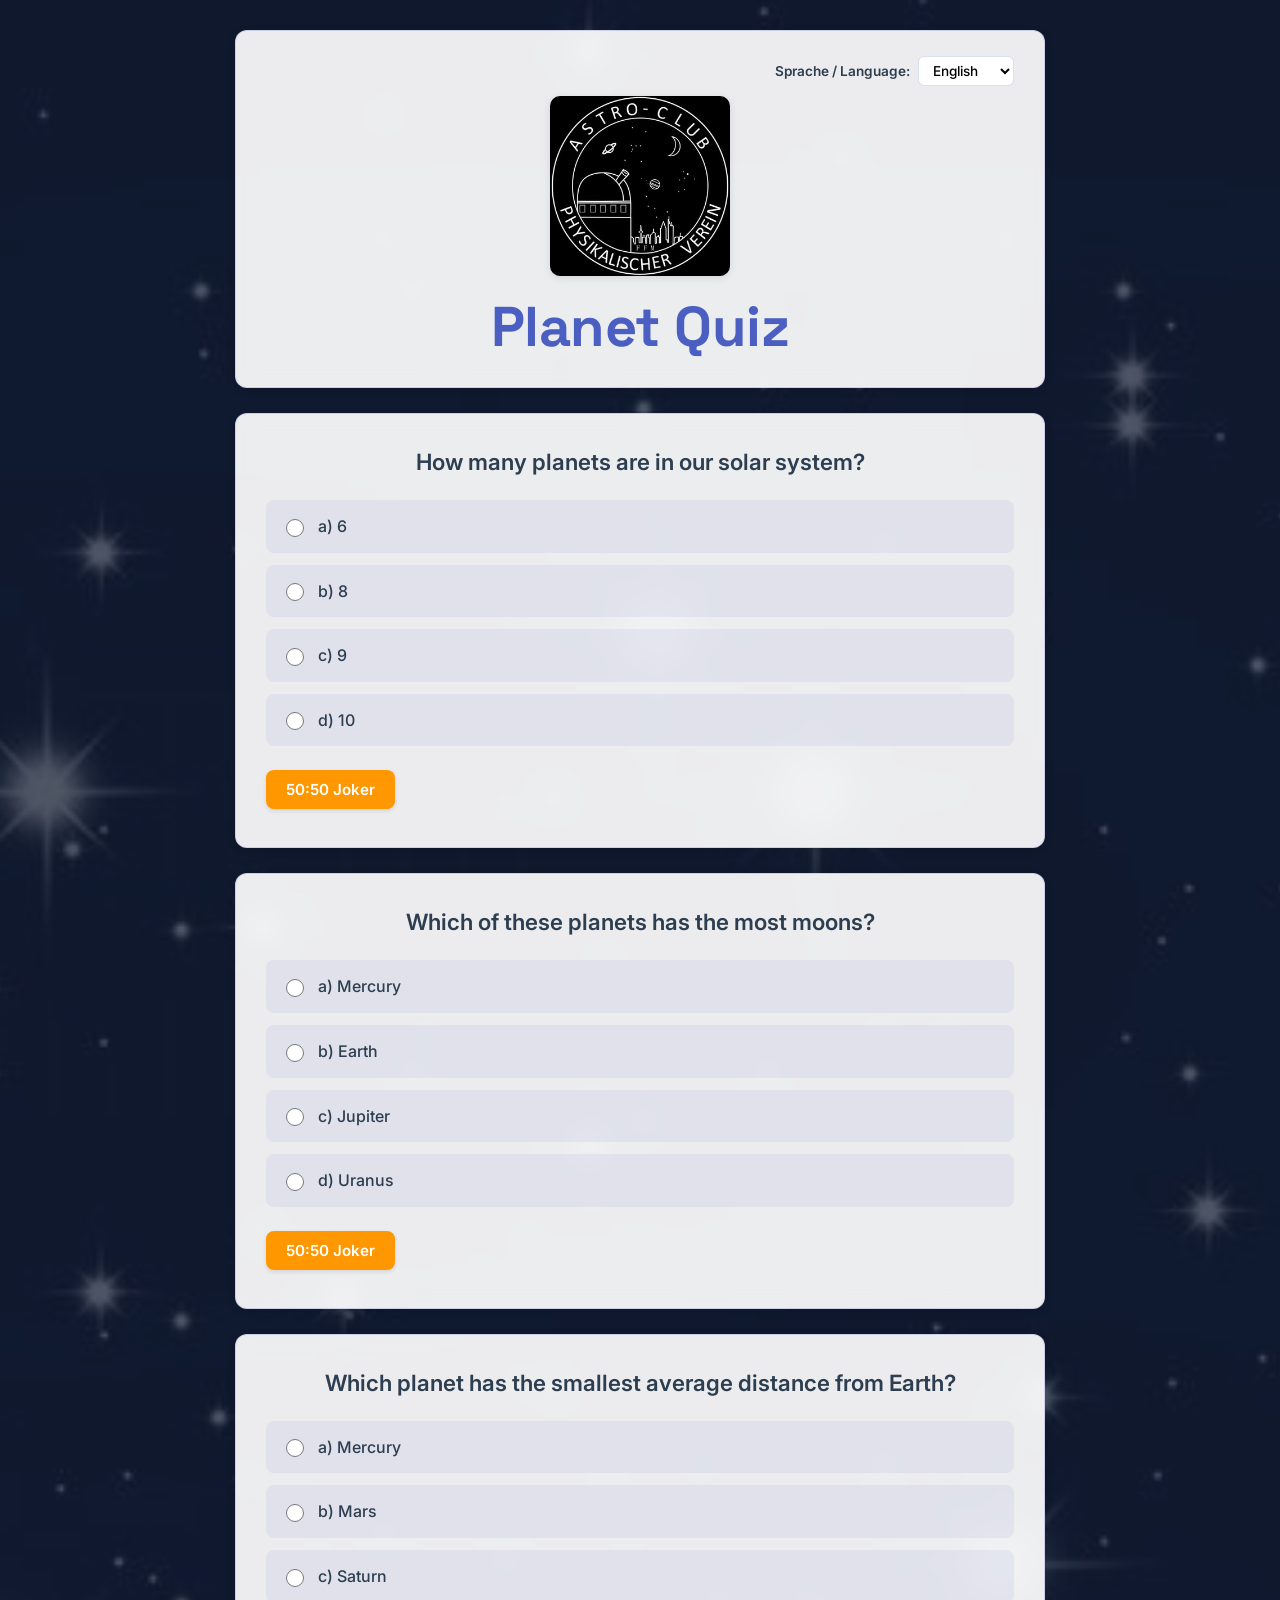
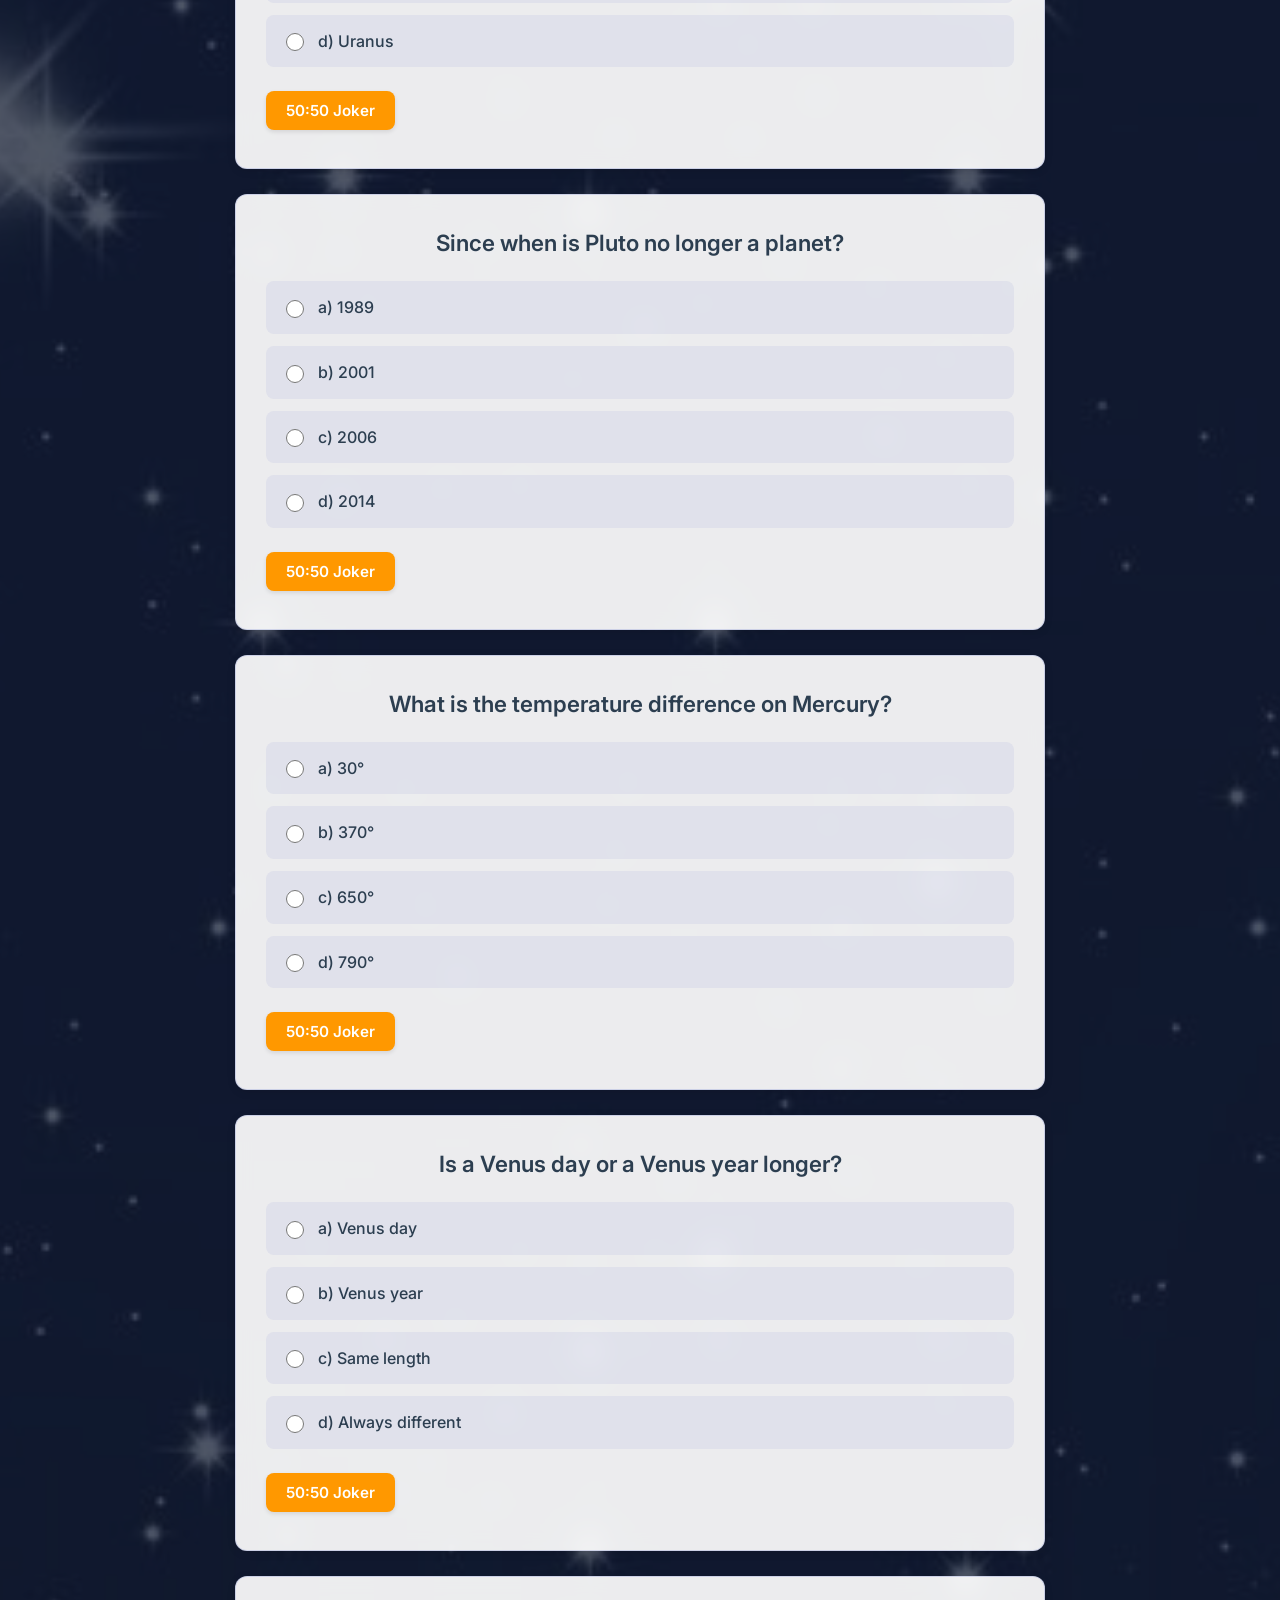
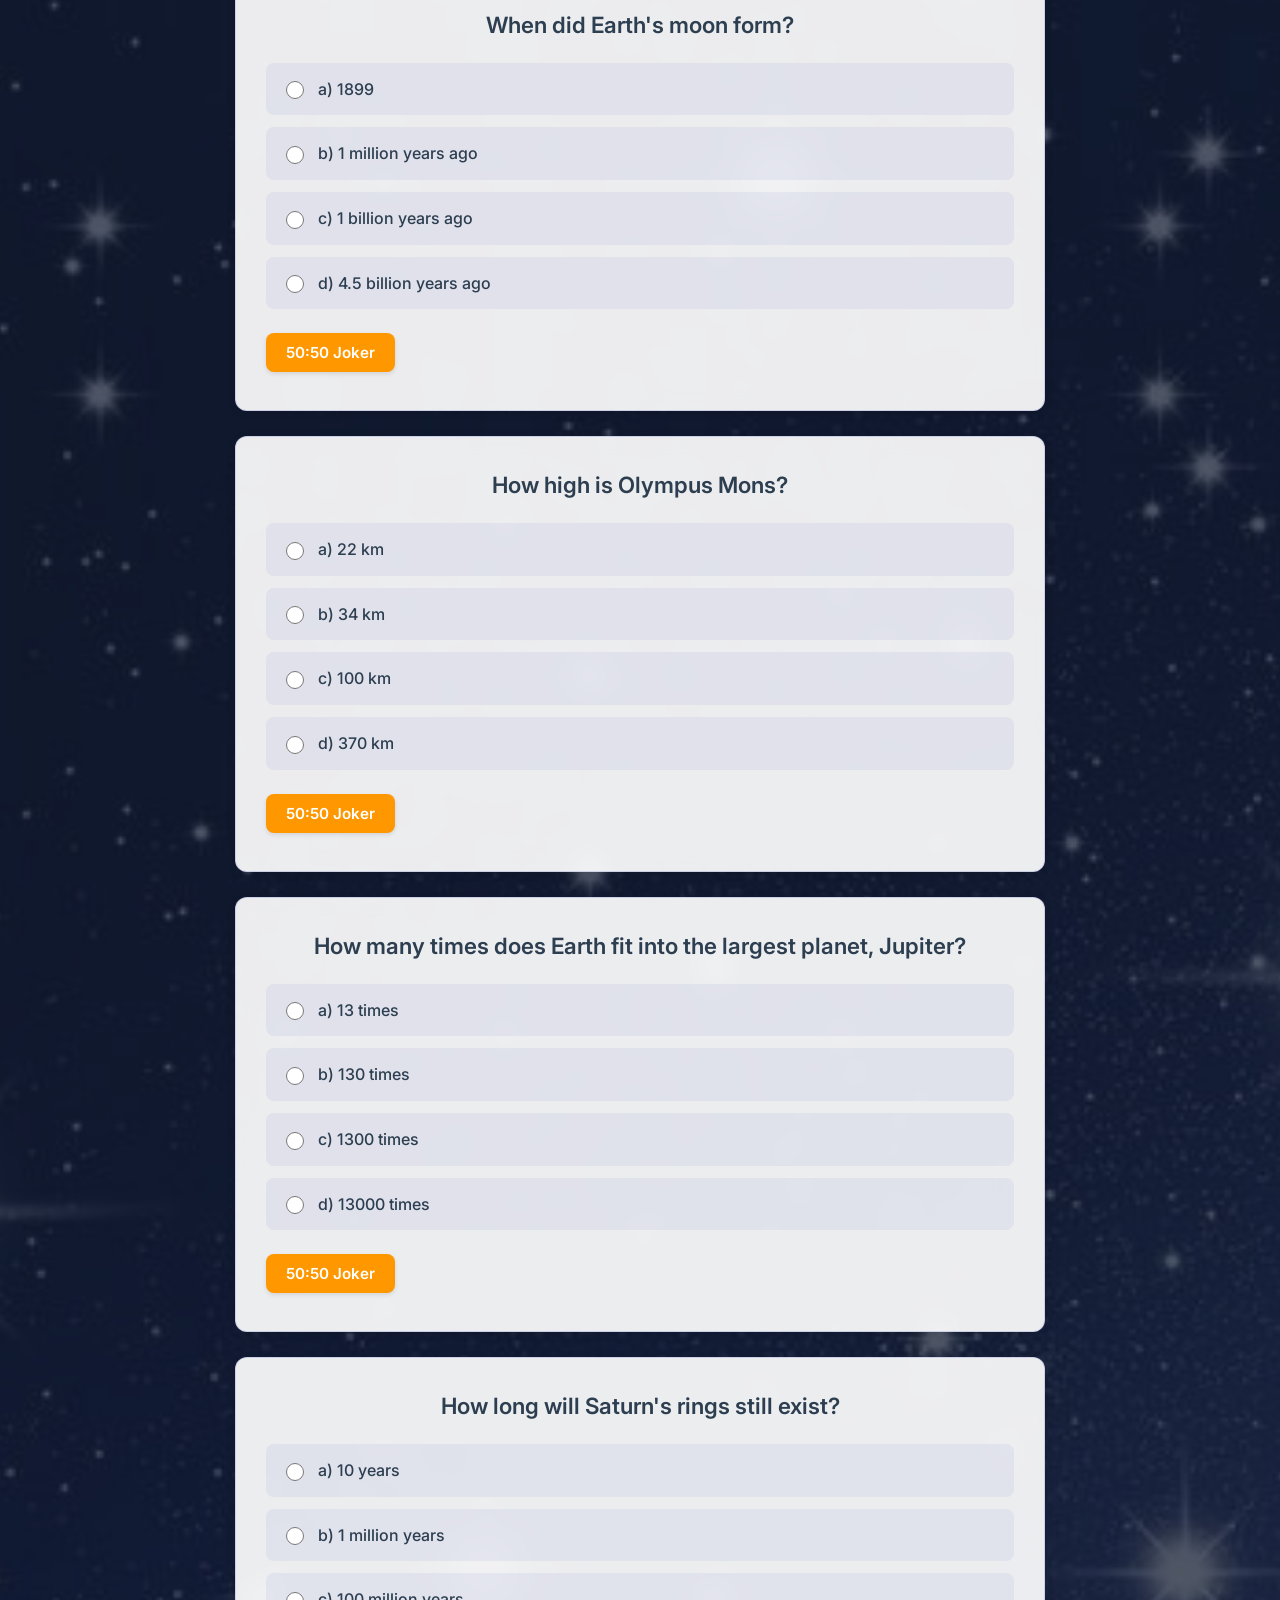
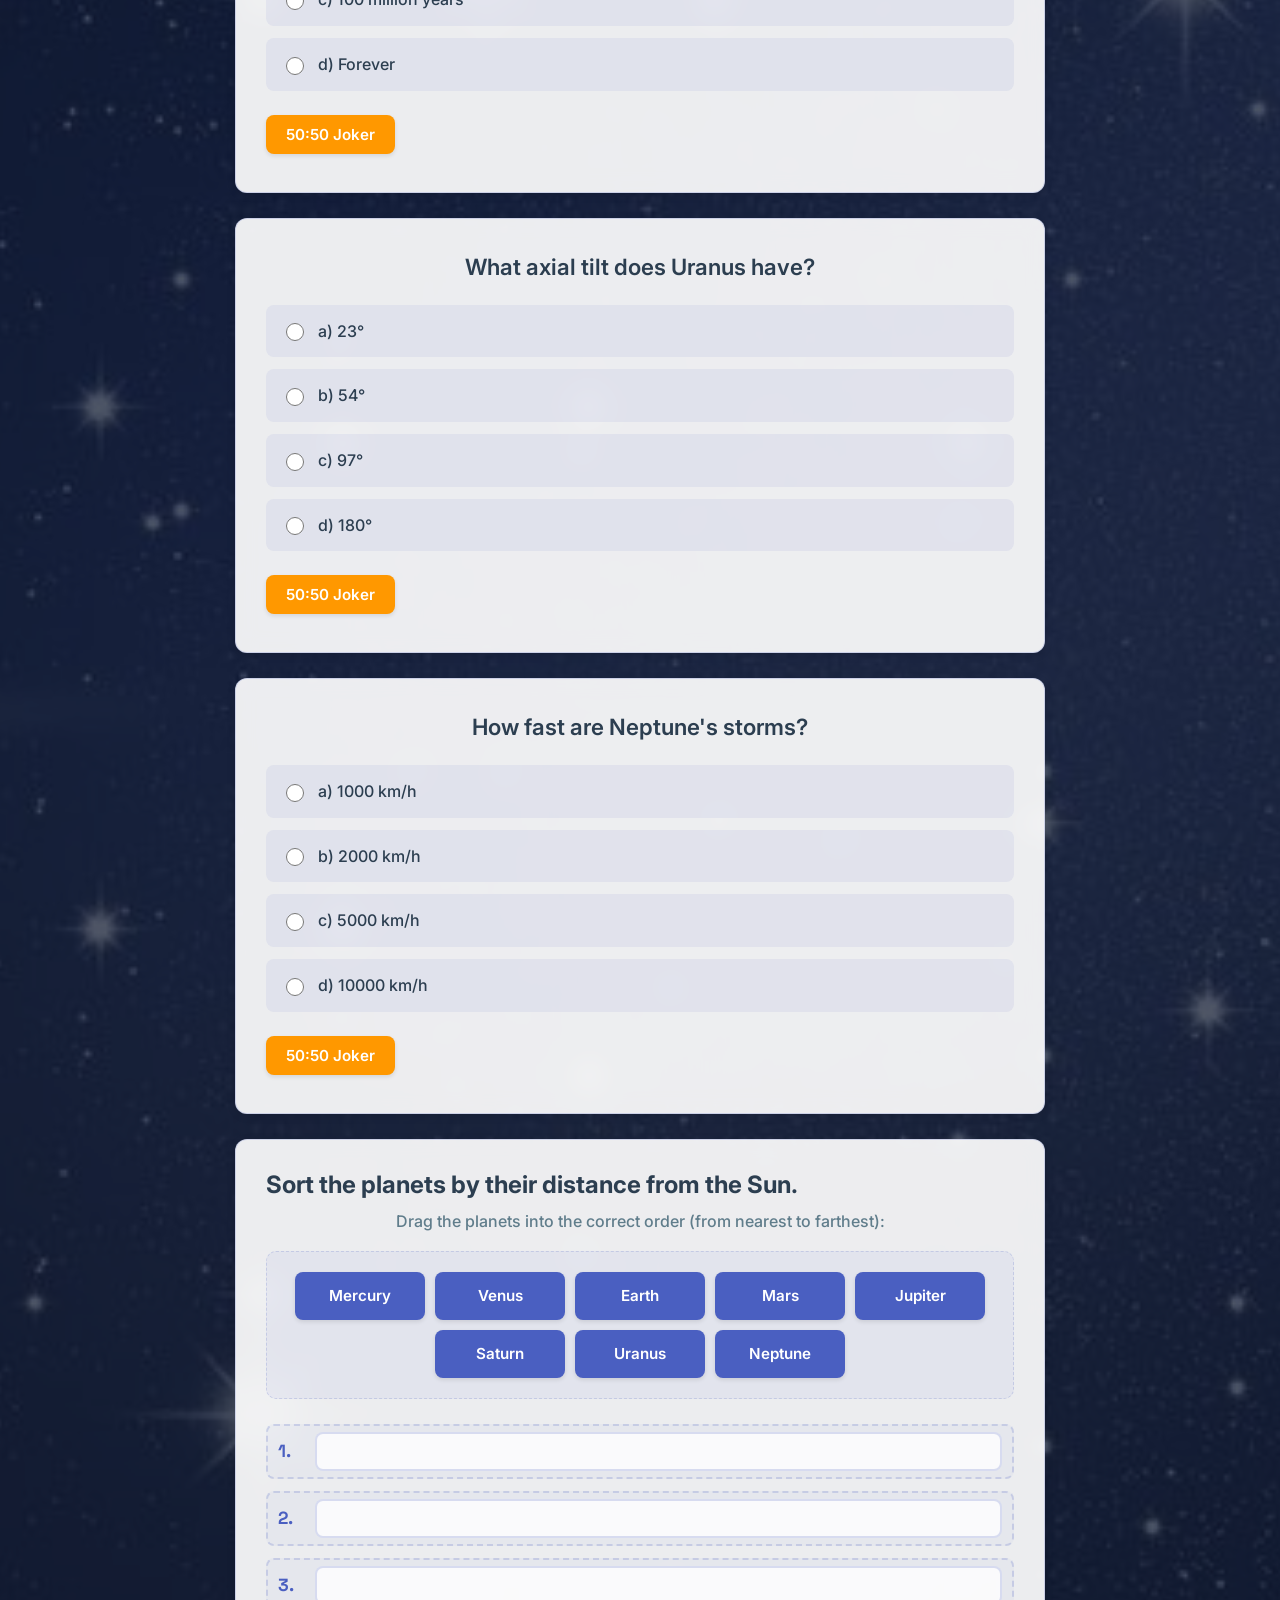
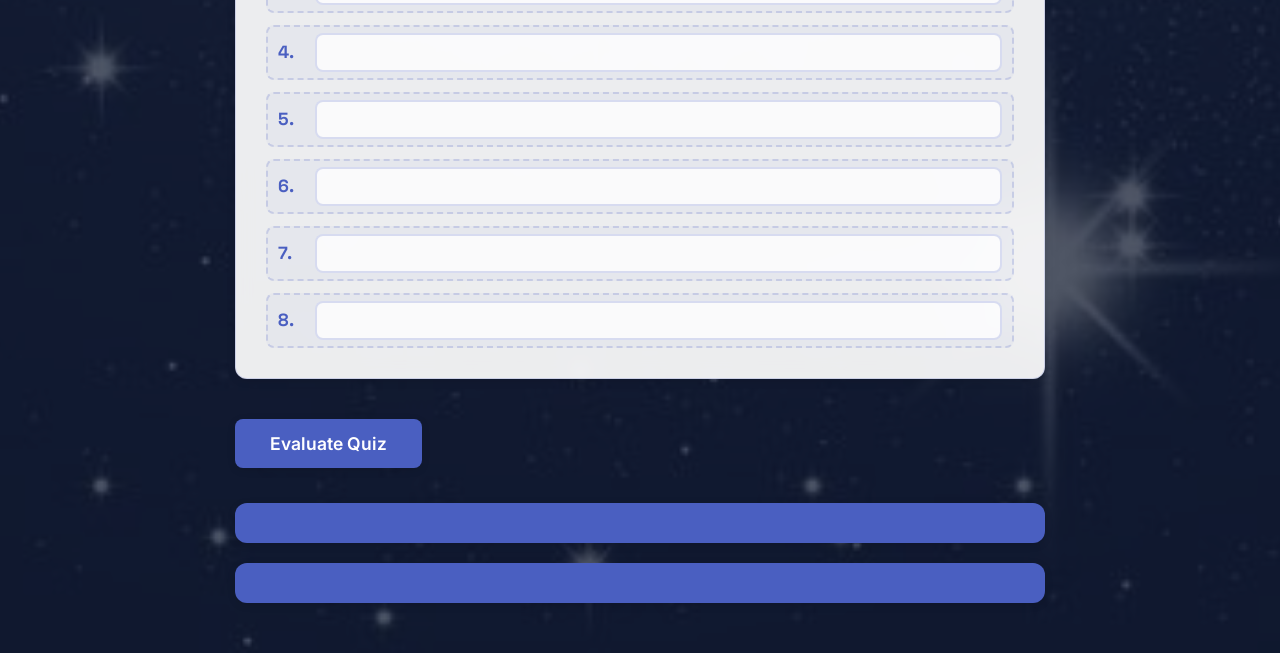
==== index.html @ 18d1a0bb "Update and rename Planetenquiz.html to index.html" ====
<!DOCTYPE html>
<html lang="de">
<head>
    <meta charset="UTF-8">
    <meta name="viewport" content="width=device-width, initial-scale=1.0">
    <title>Planeten-Quiz</title>
	<script src="Planetenquiz.js" defer></script>
	<link rel="stylesheet" href="Planetenquiz.css">
</head>
<body>
<div class="container">
    <div class="text-box header-box">
        <div class="lang-switch">
            <label for="langSelect">Sprache / Language:</label>
            <select id="langSelect" aria-label="Language selector">
                <option value="de">Deutsch</option>
                <option value="en">English</option>
            </select>
        </div>
        <img src="AstroClub_logo.jpg" alt="AstroClub Logo" class="logo">
        <h1 id="titleText">Planeten-Quiz</h1>
    </div>
    <form id="quizForm">
        <div id="quizContent"></div>
        <div id="dragDropContent"></div>
    <input type="button" id="evaluateBtn" class="action-button" value="Quiz auswerten" onclick="checkAnswers()">
    </form>
    <div id="result"></div>
    <div id="antwort"></div>
</div>
---- Planetenquiz.css ----
/* Importiere moderne Google Fonts */
@import url('https://fonts.googleapis.com/css2?family=Inter:wght@400;500;600;700&family=Space+Grotesk:wght@600;700&display=swap');

/* Schlichtere Variablen für minimalistisches Design */
:root {
    --primary-color: #4a5fc1;
    --primary-dark: #3a4ba1;
    --secondary-color: #6b7fd1;
    --accent-color: #5eb3f6;
    --success-color: #4caf50;
    --error-color: #ef5350;
    --warning-color: #ff9800;
    --text-light: #ffffff;
    --text-dark: #2c3e50;
    --text-gray: #607d8b;
    --bg-light: rgba(255, 255, 255, 0.92);
    --bg-hover: rgba(255, 255, 255, 0.98);
    --border-color: rgba(74, 95, 193, 0.2);
    --shadow: 0 2px 8px rgba(0, 0, 0, 0.1);
    --shadow-hover: 0 4px 12px rgba(0, 0, 0, 0.15);
    --border-radius: 12px;
    --transition: all 0.2s ease;
}

* {
    box-sizing: border-box;
    margin: 0;
    padding: 0;
}

body {
    background-image: url('hintergrund2.jpg');
    background-size: cover;
    background-repeat: repeat-y;
    background-position: center;
    /* Hintergrund soll mitscrollen: attachment fixed entfernt */
    background-attachment: scroll;
    margin: 0;
    padding: 0;
    font-family: 'Inter', sans-serif;
    color: var(--text-dark);
    min-height: 100vh;
    position: relative;
    overflow-x: hidden; /* Verhindert horizontales Scrollen durch Transform */
}

html, body {
    /* Smooth Scroll für sanfteres Navigieren */
    scroll-behavior: smooth;
    /* Verhindert weißes Overscroll/Glühen an Ober- und Unterkante, wo unterstützt */
    overscroll-behavior: none;
    /* Fallback-Hintergrundfarbe für Rubber-Band-Bereiche */
    background-color: #0f1a2a;
}

/* Einfaches Overlay */
body::before {
    content: '';
    /* Overlay soll sich ebenfalls bewegen, damit kein Parallax-Effekt entsteht */
    position: absolute;
    top: 0;
    left: 0;
    right: 0;
    bottom: 0;
    background: rgba(20, 30, 50, 0.75);
    pointer-events: none;
    z-index: 0;
}

/* Zweite Hintergrundhälfte: dasselbe Bild gespiegelt, fügt sich unten nahtlos an */
body::after {
    content: '';
    position: absolute;
    left: 0;
    right: 0;
    top: 100vh; /* Startet direkt nach der ersten Bildhöhe (Viewport-Höhe) */
    height: 100vh; /* Gleiche Höhe wie erste Hälfte */
    background-image: url('hintergrund2.jpg');
    background-size: cover;
    background-position: center;
    background-repeat: no-repeat;
    transform: scaleY(-1); /* Spiegelt das Bild vertikal */
    transform-origin: top; /* Spiegelung ab oberer Kante */
    z-index: -1; /* Hinter Overlay und Inhalt */
    pointer-events: none;
}

/* Hinweis: Um einen wirklich endlosen nahtlosen Loop zu bekommen, sollte ein zusammengesetztes Bild (Original + Flip) erstellt und als eine Datei mit repeat-y genutzt werden. Diese CSS-Lösung deckt zwei Bildschirmhöhen ab. */

.container {
    max-width: 850px;
    margin: 0 auto;
    padding: 30px 20px;
    position: relative;
    z-index: 1;
}

.text-box {
    background: var(--bg-light);
    backdrop-filter: blur(10px);
    padding: 30px;
    margin-bottom: 25px;
    border-radius: var(--border-radius);
    box-shadow: var(--shadow);
    transition: var(--transition);
    border: 1px solid var(--border-color);
}

.text-box:hover {
    box-shadow: var(--shadow-hover);
}

/* Header-Box mit Logo */
.header-box {
    text-align: center;
    padding: 25px 30px;
}

.lang-switch {
    display: flex;
    justify-content: flex-end;
    align-items: center;
    gap: 8px;
    margin-bottom: 10px;
    font-size: 0.85rem;
    font-weight: 600;
    color: var(--text-dark);
}

.lang-switch select {
    padding: 5px 10px;
    border-radius: 6px;
    border: 1px solid var(--border-color);
    background: var(--bg-hover);
    font-family: 'Inter', sans-serif;
    font-size: 0.85rem;
    font-weight: 500;
    cursor: pointer;
    transition: var(--transition);
}

.lang-switch select:hover {
    border-color: var(--primary-color);
    box-shadow: 0 0 0 3px rgba(74, 95, 193, 0.12);
}

.logo {
    max-width: 180px;
    height: auto;
    margin: 0 auto 15px;
    display: block;
    border-radius: 10px;
    box-shadow: var(--shadow);
}

.text-box h1 {
    margin: 10px 0 0 0;
    font-size: clamp(2rem, 6vw, 3.5rem);
    font-family: 'Space Grotesk', sans-serif;
    font-weight: 700;
    color: var(--primary-color);
    text-align: center;
    letter-spacing: -0.5px;
}

.question h2 {
    font-size: clamp(1.1rem, 2.5vw, 1.4rem);
    font-weight: 600;
    color: var(--text-dark);
    margin-bottom: 20px;
    text-align: center;
    line-height: 1.6;
}

.option {
    margin: 12px 0;
    padding: 14px 18px;
    border-radius: 8px;
    transition: var(--transition);
    cursor: pointer;
    background: rgba(74, 95, 193, 0.08);
    border: 2px solid transparent;
    font-size: 1rem;
    font-weight: 500;
    display: block;
    user-select: none;
}

.option:hover {
    background: rgba(74, 95, 193, 0.15);
    border-color: var(--primary-color);
}

.option input[type="radio"] {
    margin-right: 10px;
    cursor: pointer;
    width: 18px;
    height: 18px;
    accent-color: var(--primary-color);
    vertical-align: middle;
}

.option:has(input[type="radio"]:checked) {
    background: rgba(74, 95, 193, 0.2);
    border-color: var(--primary-color);
    font-weight: 600;
}

/* Input Felder */
input[type="text"] {
    width: 100%;
    padding: 12px 15px;
    margin: 8px 0;
    border: 2px solid var(--border-color);
    border-radius: 8px;
    font-size: 1rem;
    font-family: 'Inter', sans-serif;
    font-weight: 500;
    transition: var(--transition);
    background: rgba(255, 255, 255, 0.95);
    color: var(--text-dark);
}

input[type="text"]:focus {
    outline: none;
    border-color: var(--primary-color);
    box-shadow: 0 0 0 3px rgba(74, 95, 193, 0.1);
}

/* Drag & Drop Planeten-Sortierung */
.instruction {
    font-size: 1rem;
    color: var(--text-gray);
    margin: 12px 0 20px;
    text-align: center;
    font-weight: 500;
}

.planet-buttons-container {
    display: flex;
    flex-wrap: wrap;
    gap: 10px;
    justify-content: center;
    padding: 20px;
    background: rgba(74, 95, 193, 0.06);
    border-radius: 10px;
    margin-bottom: 25px;
    min-height: 100px;
    border: 1px dashed var(--border-color);
}

.planet-button {
    background: var(--primary-color);
    border: none;
    color: var(--text-light);
    /* Einheitliche Größe für alle Drag-Elemente */
    width: 130px;
    height: 48px;
    padding: 0 10px; /* Innenabstand horizontal, vertikal über height geregelt */
    font-size: 0.95rem;
    font-weight: 600;
    font-family: 'Inter', sans-serif;
    border-radius: 8px;
    cursor: grab;
    transition: var(--transition);
    box-shadow: 0 2px 4px rgba(0, 0, 0, 0.1);
    user-select: none;
    display: flex;
    align-items: center;
    justify-content: center;
    box-sizing: border-box;
    text-align: center;
    white-space: nowrap;
}

.planet-button:hover {
    background: var(--primary-dark);
    box-shadow: 0 3px 8px rgba(0, 0, 0, 0.15);
}

.planet-button:active {
    cursor: grabbing;
}

.planet-button.dragging {
    opacity: 0.5;
    cursor: grabbing;
}

.drop-zones-container {
    display: flex;
    flex-direction: column;
    gap: 12px;
}

.drop-zone {
    display: flex;
    align-items: center;
    gap: 12px;
    padding: 6px 10px;
    background: rgba(74, 95, 193, 0.04);
    border: 2px dashed var(--border-color);
    border-radius: 8px;
    transition: var(--transition);
    /* Einheitliche Höhe passend zu Buttons */
    height: 55px;
}

.drop-zone.drag-over {
    background: rgba(74, 95, 193, 0.12);
    border-color: var(--primary-color);
    border-style: solid;
}

.position-number {
    font-size: 1.1rem;
    font-weight: 700;
    color: var(--primary-color);
    min-width: 25px;
    font-family: 'Space Grotesk', sans-serif;
}

.drop-zone input[type="text"] {
    margin: 0;
    flex: 1;
    background: rgba(255, 255, 255, 0.8);
    cursor: default;
    height: 100%;
    display: flex;
    align-items: center;
    padding: 0 12px;
    font-size: 0.95rem;
    font-weight: 500;
}

/* Buttons */
.text-box button[type="button"]:not(.joker-button):not(.planet-button) {
    background: var(--primary-color);
    border: none;
    color: var(--text-light);
    padding: 10px 20px;
    margin: 6px 4px;
    font-size: 0.95rem;
    font-weight: 600;
    font-family: 'Inter', sans-serif;
    border-radius: 8px;
    cursor: pointer;
    transition: var(--transition);
    box-shadow: 0 2px 4px rgba(0, 0, 0, 0.1);
}

.text-box button[type="button"]:not(.joker-button):not(.planet-button):hover {
    background: var(--primary-dark);
    box-shadow: 0 3px 8px rgba(0, 0, 0, 0.15);
}

/* Auswerte-Button innerhalb von .text-box */
.text-box input[type="button"] {
    background: var(--primary-color);
    border: none;
    color: var(--text-light);
    padding: 14px 35px;
    text-align: center;
    display: inline-block;
    font-size: 1.1rem;
    font-weight: 600;
    font-family: 'Inter', sans-serif;
    margin: 15px auto;
    transition: var(--transition);
    cursor: pointer;
    border-radius: 8px;
    box-shadow: var(--shadow);
}

.text-box input[type="button"]:hover {
    background: var(--primary-dark);
    box-shadow: var(--shadow-hover);
}

/* Globaler Auswerte-Button (außerhalb von .text-box) */
.action-button {
    background: var(--primary-color);
    border: none;
    color: var(--text-light);
    padding: 14px 35px;
    text-align: center;
    display: inline-block;
    font-size: 1.1rem;
    font-weight: 600;
    font-family: 'Inter', sans-serif;
    margin: 15px auto;
    transition: var(--transition);
    cursor: pointer;
    border-radius: 8px;
    box-shadow: var(--shadow);
}

.action-button:hover {
    background: var(--primary-dark);
    box-shadow: var(--shadow-hover);
}

/* Joker Button */
.joker-button {
    background: var(--warning-color);
    border: none;
    color: var(--text-light);
    padding: 10px 20px;
    font-size: 0.95rem;
    font-weight: 600;
    font-family: 'Inter', sans-serif;
    border-radius: 8px;
    cursor: pointer;
    transition: var(--transition);
    box-shadow: 0 2px 4px rgba(0, 0, 0, 0.1);
    margin: 12px 0 8px 0;
    display: inline-block;
}

.joker-button:hover {
    background: #f57c00;
    box-shadow: 0 3px 8px rgba(0, 0, 0, 0.15);
}

button:disabled,
.joker-button:disabled {
    background: #9e9e9e;
    cursor: not-allowed;
    opacity: 0.6;
    box-shadow: none;
}

/* Antwort-Feedback */
.correct-answer {
    background: var(--success-color) !important;
    border-color: var(--success-color) !important;
    color: white !important;
    font-weight: 600;
}

.incorrect-answer {
    background: var(--error-color) !important;
    border-color: var(--error-color) !important;
    color: white !important;
    font-weight: 600;
}

/* Ergebnis-Anzeige */
#result,
#antwort {
    font-size: 1.2rem;
    font-weight: 600;
    font-family: 'Inter', sans-serif;
    text-align: center;
    margin: 20px 0;
    padding: 20px;
    border-radius: var(--border-radius);
    background: var(--primary-color);
    color: var(--text-light);
    box-shadow: var(--shadow);
}

#result a {
    color: var(--accent-color);
    text-decoration: none;
    border-bottom: 2px solid var(--accent-color);
    transition: var(--transition);
    font-weight: 600;
}

#result a:hover {
    color: var(--text-light);
    border-bottom-color: var(--text-light);
}

/* Responsive Design */
@media (max-width: 768px) {
    .container {
        padding: 20px 15px;
    }

    .text-box {
        padding: 20px;
        margin-bottom: 20px;
    }

    .logo {
        max-width: 140px;
    }

    .text-box h1 {
        font-size: 2rem;
    }

    .question h2 {
        font-size: 1.1rem;
    }

    .text-box input[type="button"],
    .action-button {
        padding: 12px 28px;
        font-size: 1rem;
    }

    .planet-button {
        padding: 8px 16px;
        font-size: 0.9rem;
    }
}

@media (max-width: 480px) {
    .logo {
        max-width: 110px;
        margin-bottom: 12px;
    }

    .text-box h1 {
        font-size: 1.8rem;
    }

    .option {
        padding: 12px 14px;
        font-size: 0.95rem;
    }

    .planet-button {
        padding: 8px 14px;
        font-size: 0.85rem;
        margin: 4px;
    }

    .drop-zone {
        gap: 8px;
        padding: 8px;
    }

    .position-number {
        font-size: 1rem;
        min-width: 20px;
    }
}
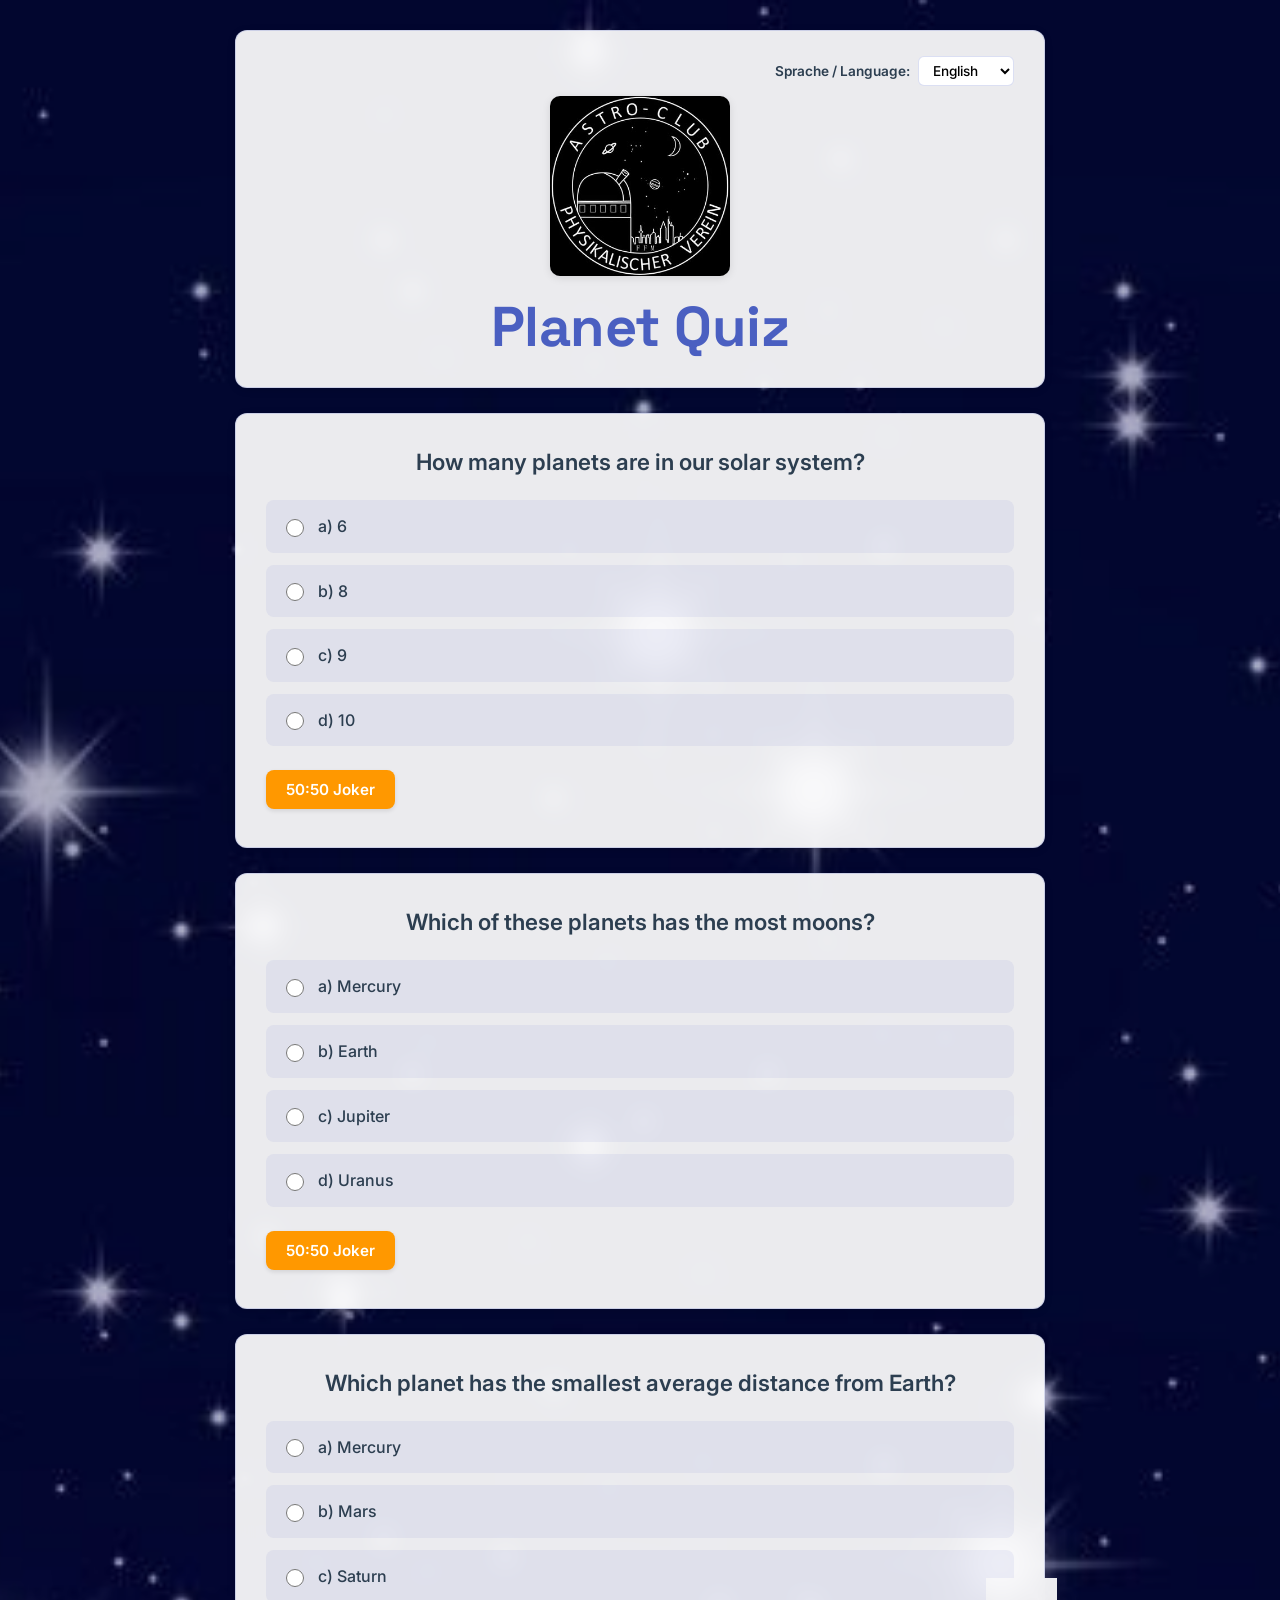
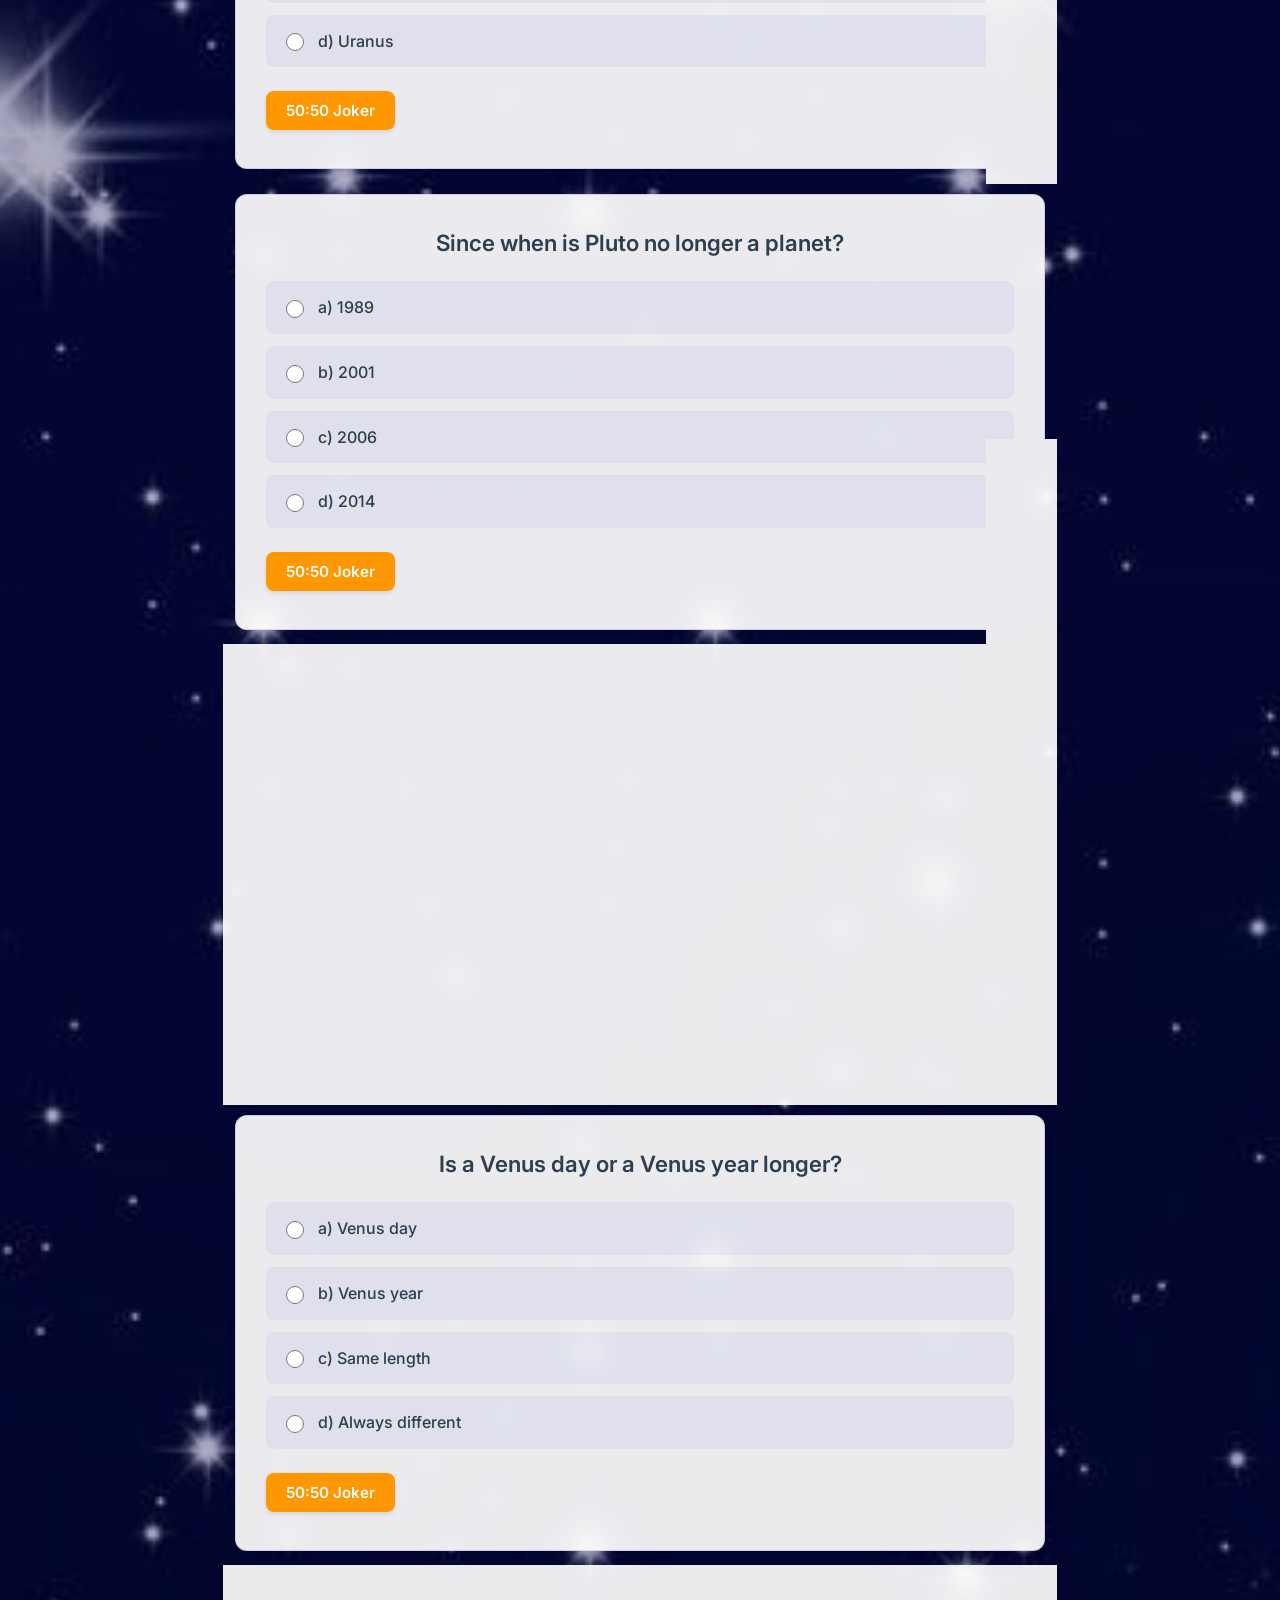
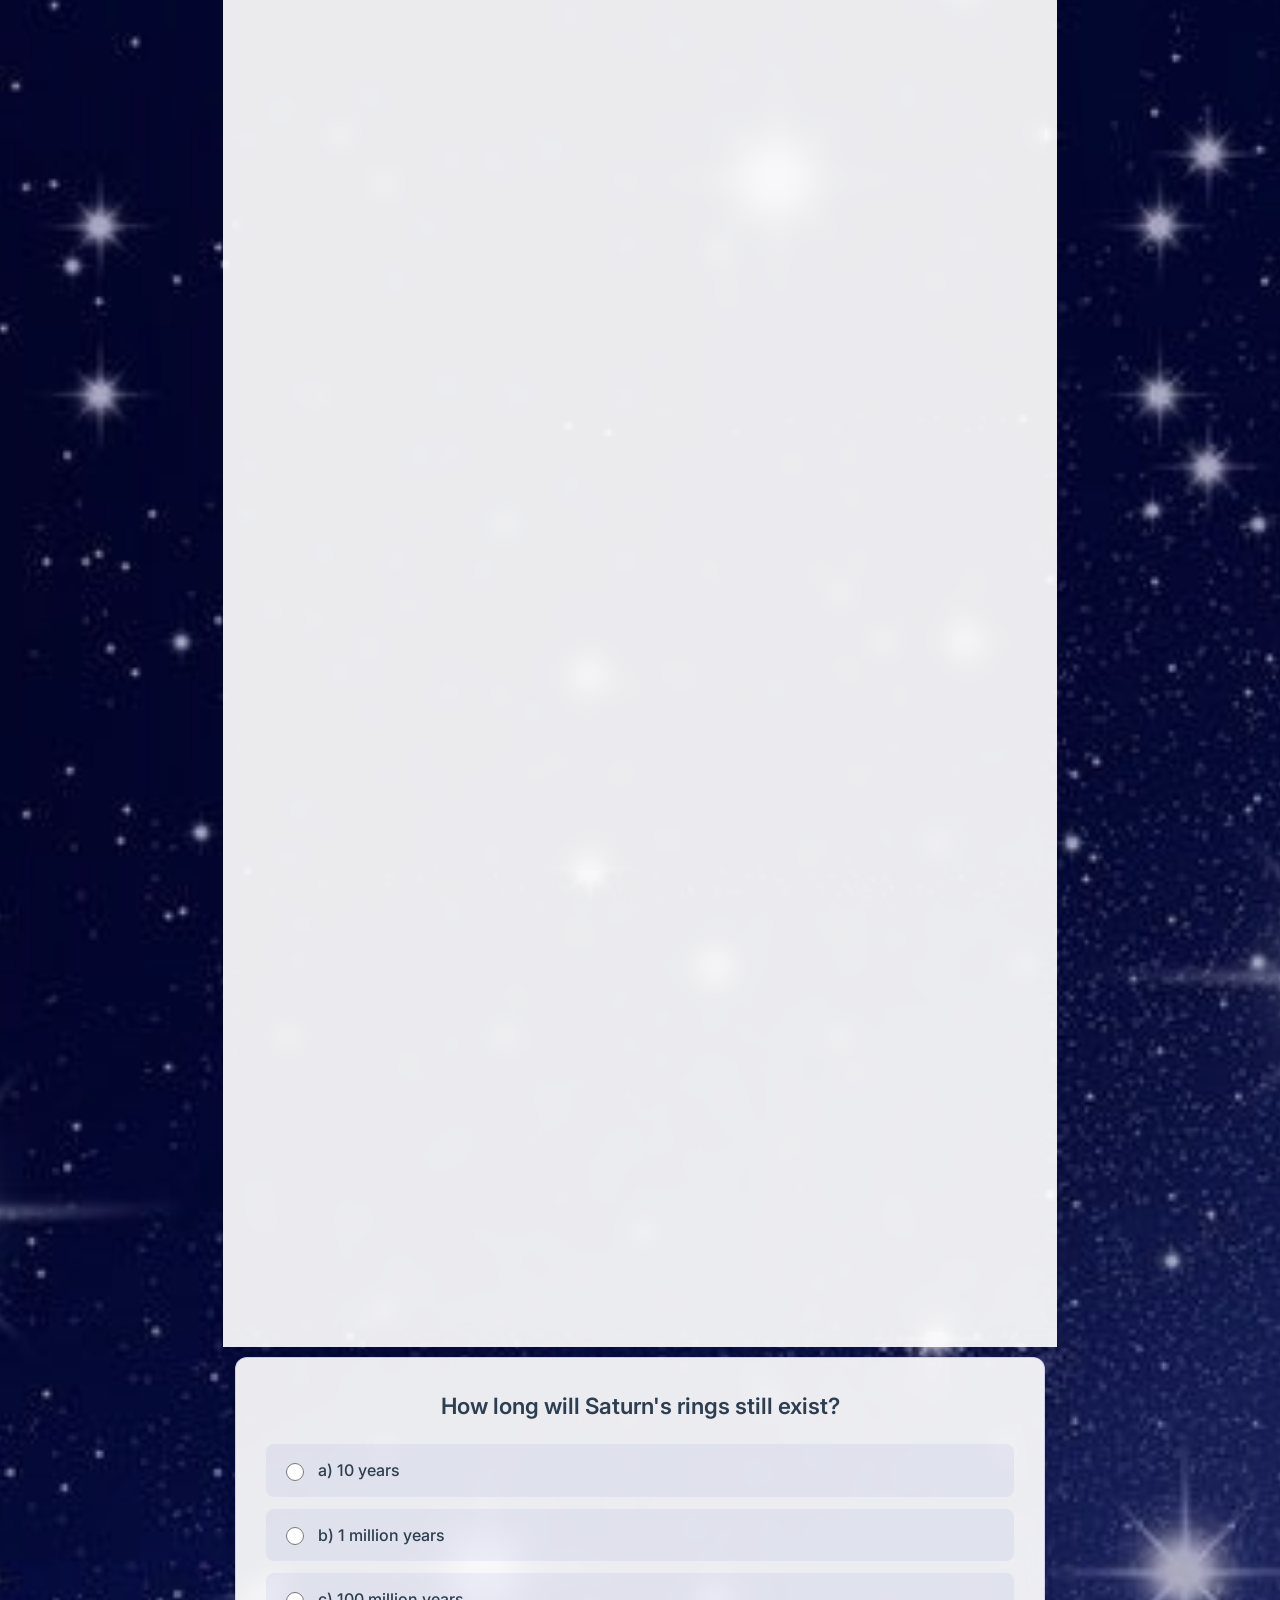
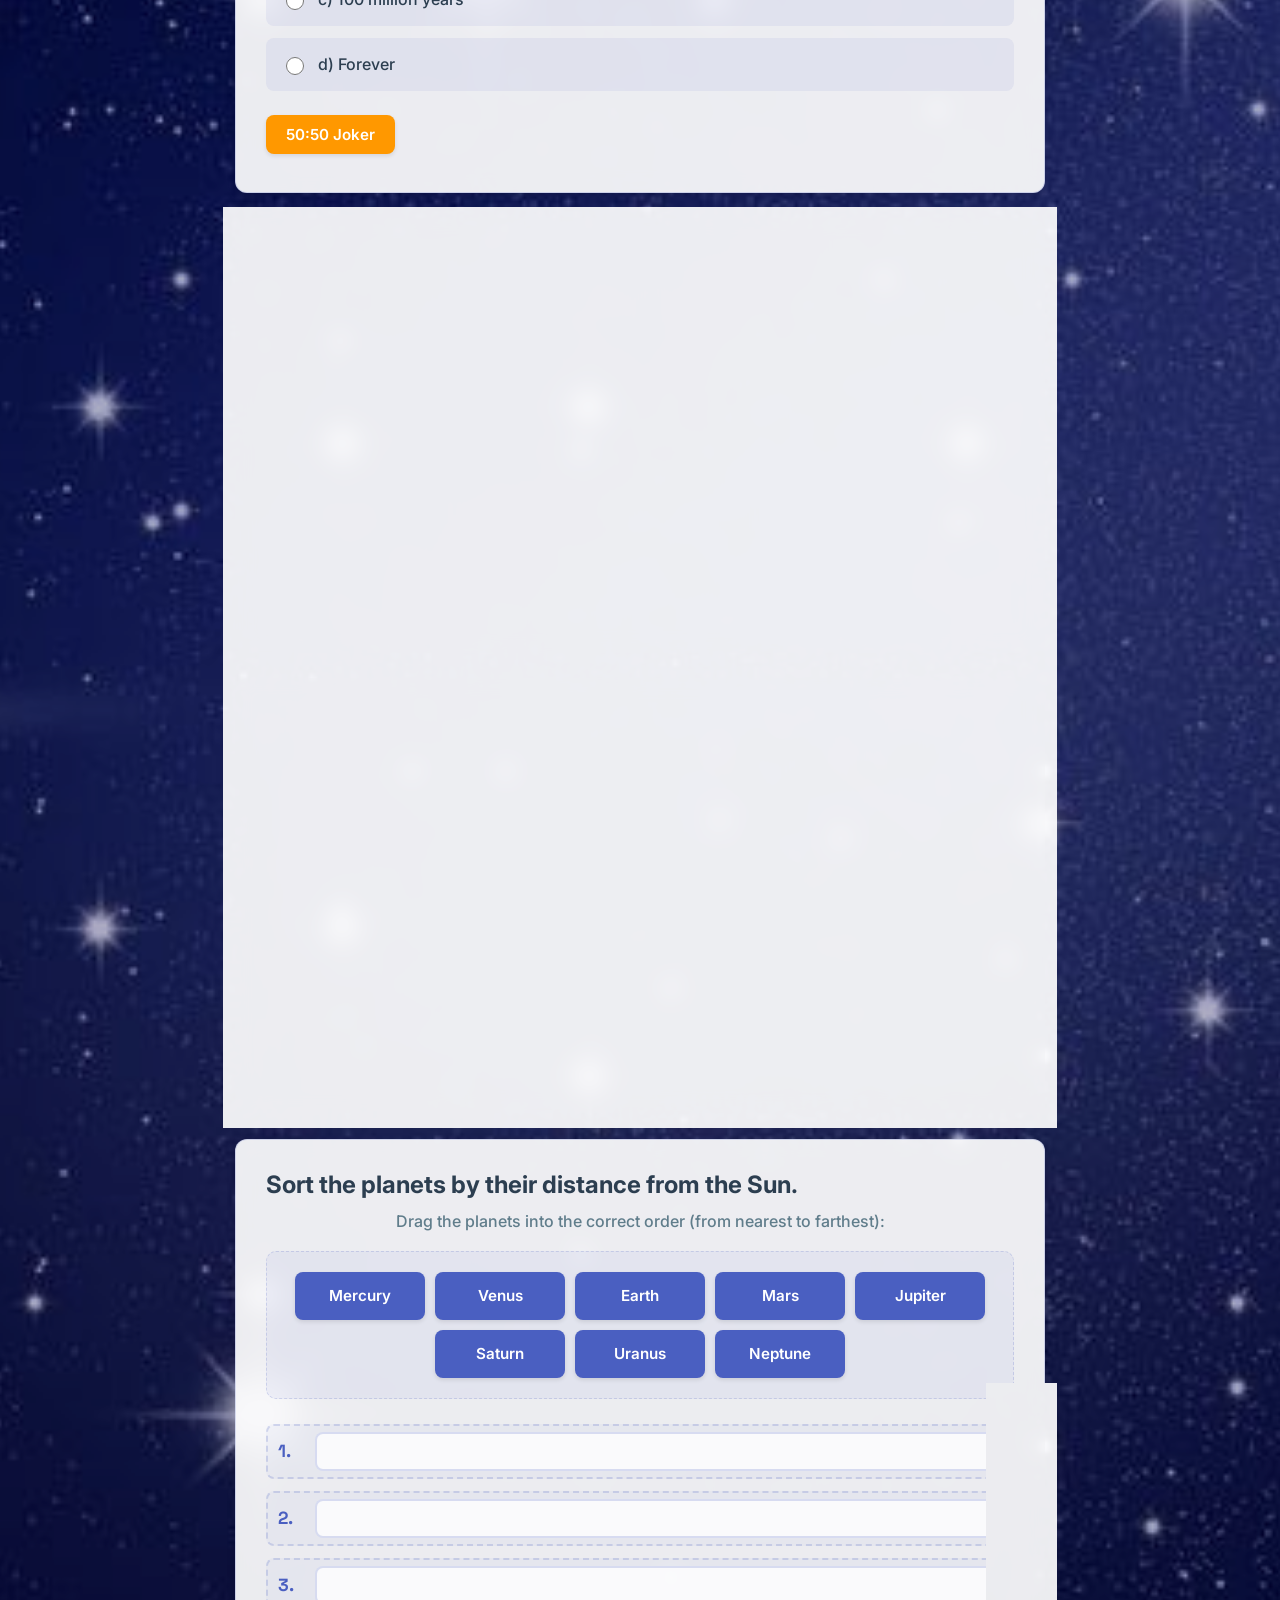
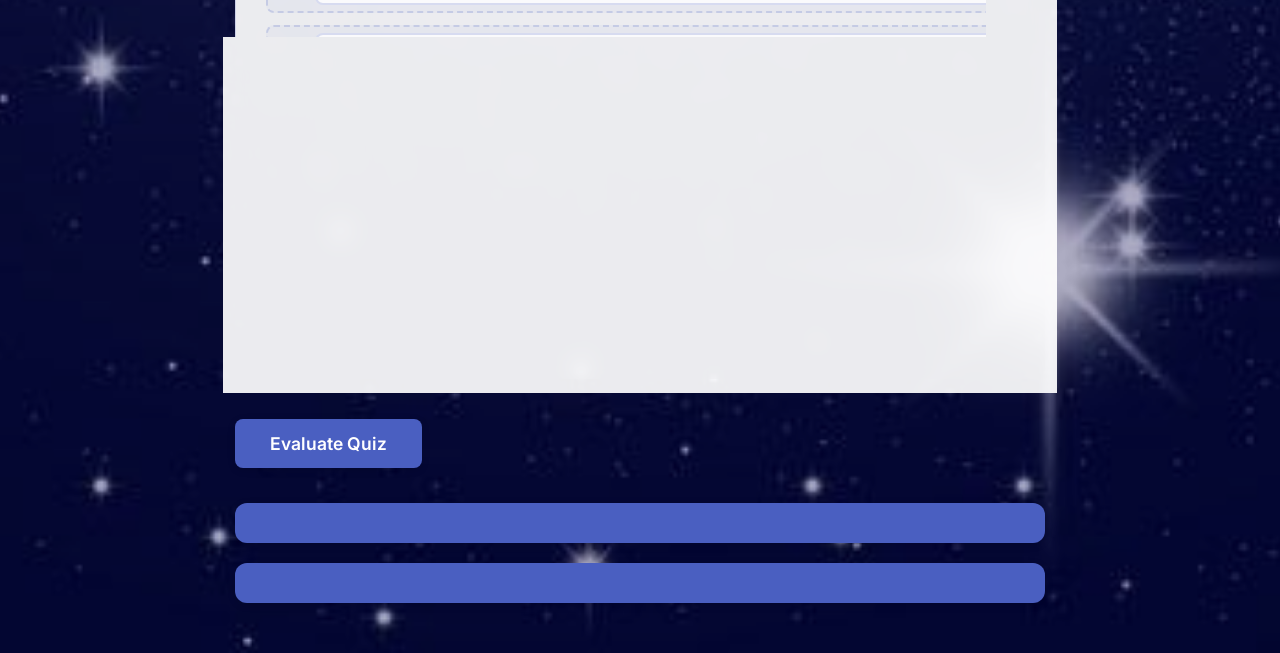
==== commit fa98177b: "Convert quiz to offline-capable version by embedding JSON data in JavaScript Co-authored-by: Profess" ====
--- a/index.html
+++ b/index.html
@@ -4,6 +4,7 @@
     <meta charset="UTF-8">
     <meta name="viewport" content="width=device-width, initial-scale=1.0">
     <title>Planeten-Quiz</title>
+	<script src="quizData.js"></script>
 	<script src="Planetenquiz.js" defer></script>
 	<link rel="stylesheet" href="Planetenquiz.css">
 </head>
--- a/Planetenquiz.css
+++ b/Planetenquiz.css
@@ -56,13 +56,12 @@
 /* Einfaches Overlay */
 body::before {
     content: '';
-    /* Overlay soll sich ebenfalls bewegen, damit kein Parallax-Effekt entsteht */
     position: absolute;
     top: 0;
     left: 0;
     right: 0;
     bottom: 0;
-    background: rgba(20, 30, 50, 0.75);
+    background: rgba(5, 3, 69, 0.326);
     pointer-events: none;
     z-index: 0;
 }
@@ -85,8 +84,6 @@
     pointer-events: none;
 }
 
-/* Hinweis: Um einen wirklich endlosen nahtlosen Loop zu bekommen, sollte ein zusammengesetztes Bild (Original + Flip) erstellt und als eine Datei mit repeat-y genutzt werden. Diese CSS-Lösung deckt zwei Bildschirmhöhen ab. */
-
 .container {
     max-width: 850px;
     margin: 0 auto;
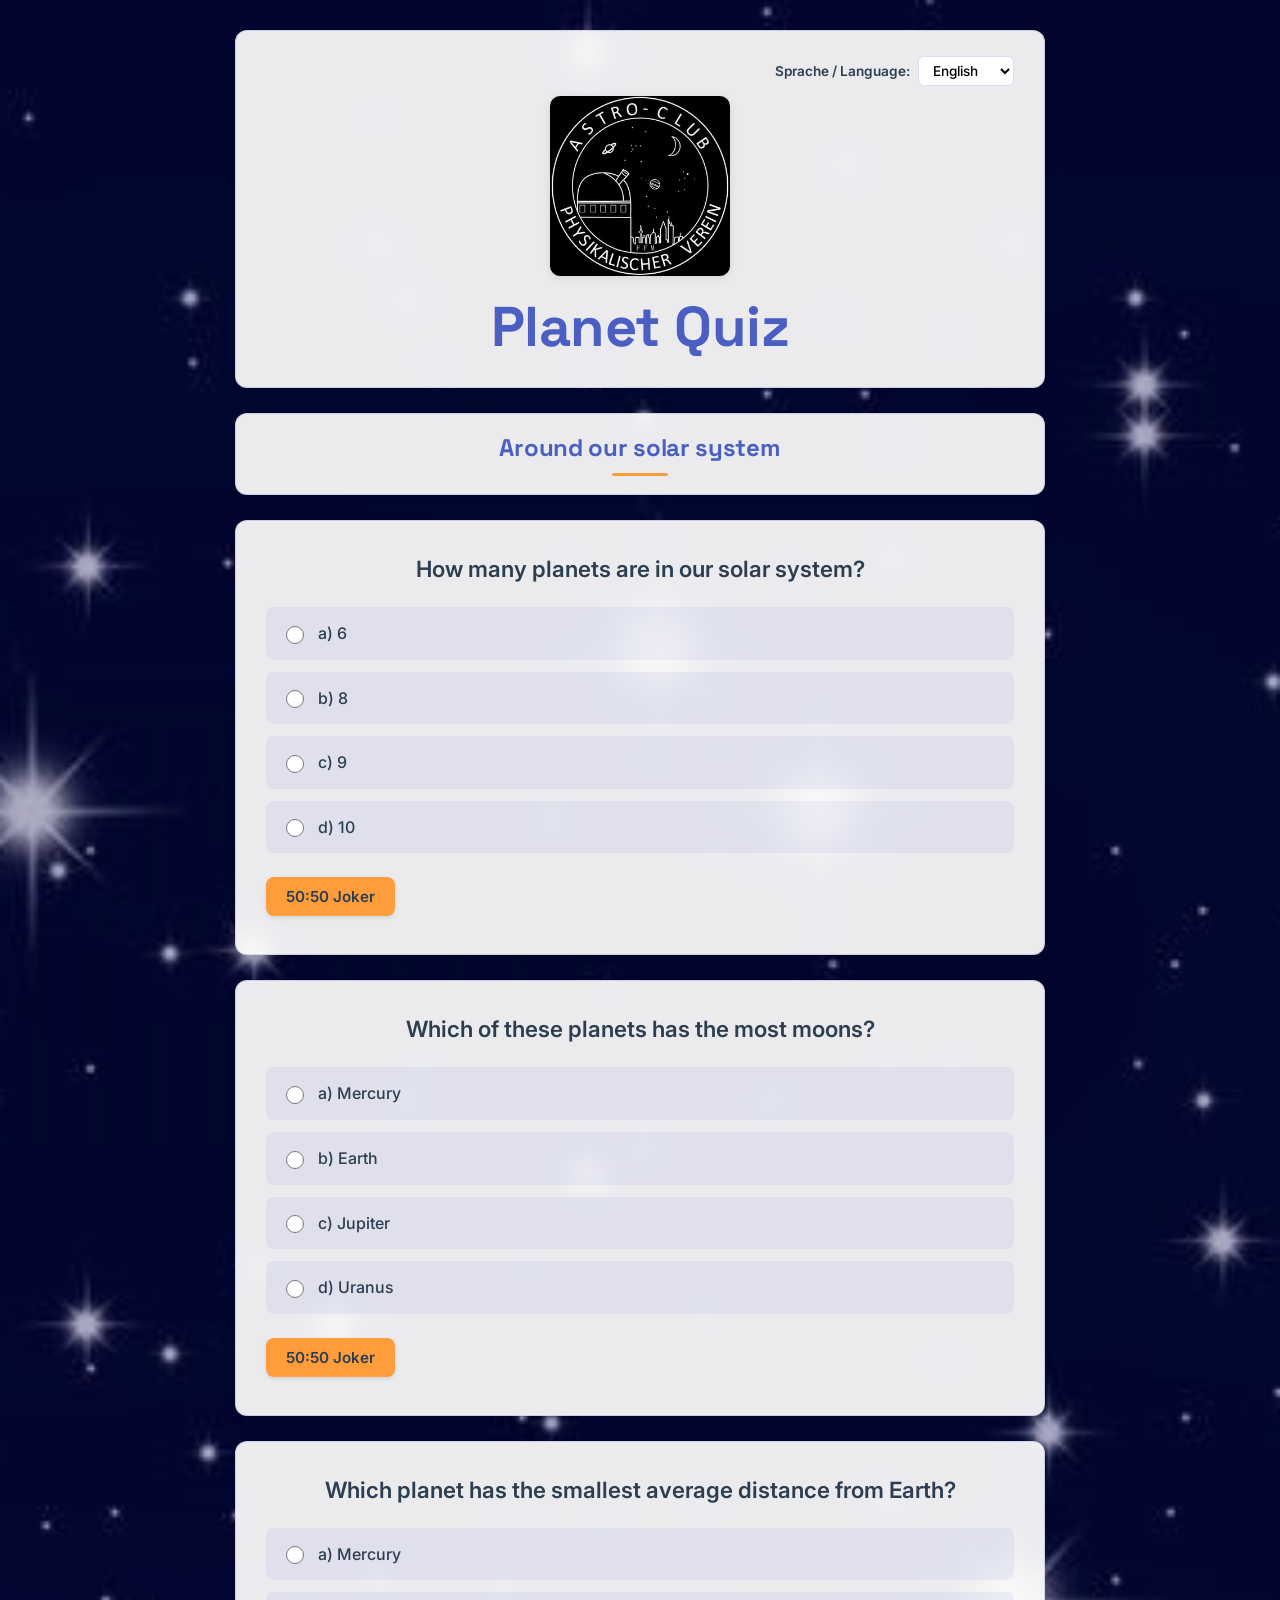
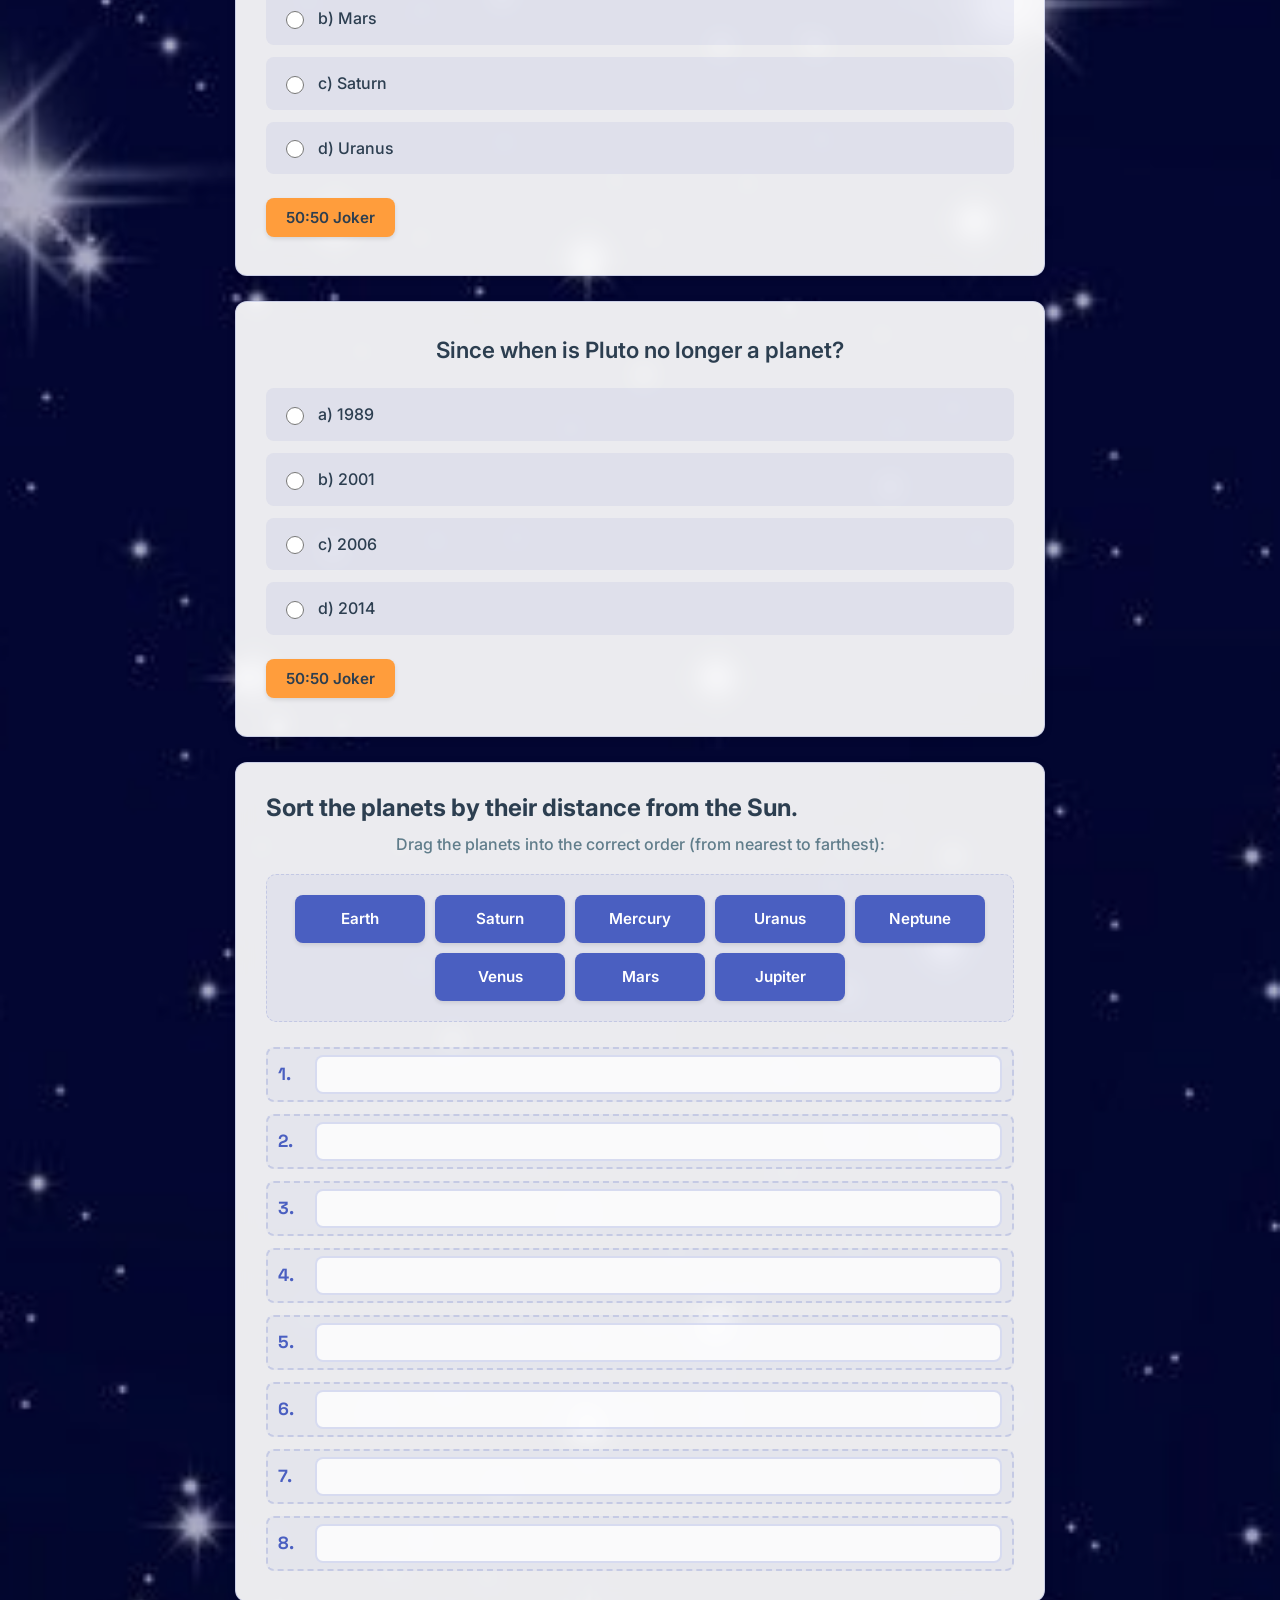
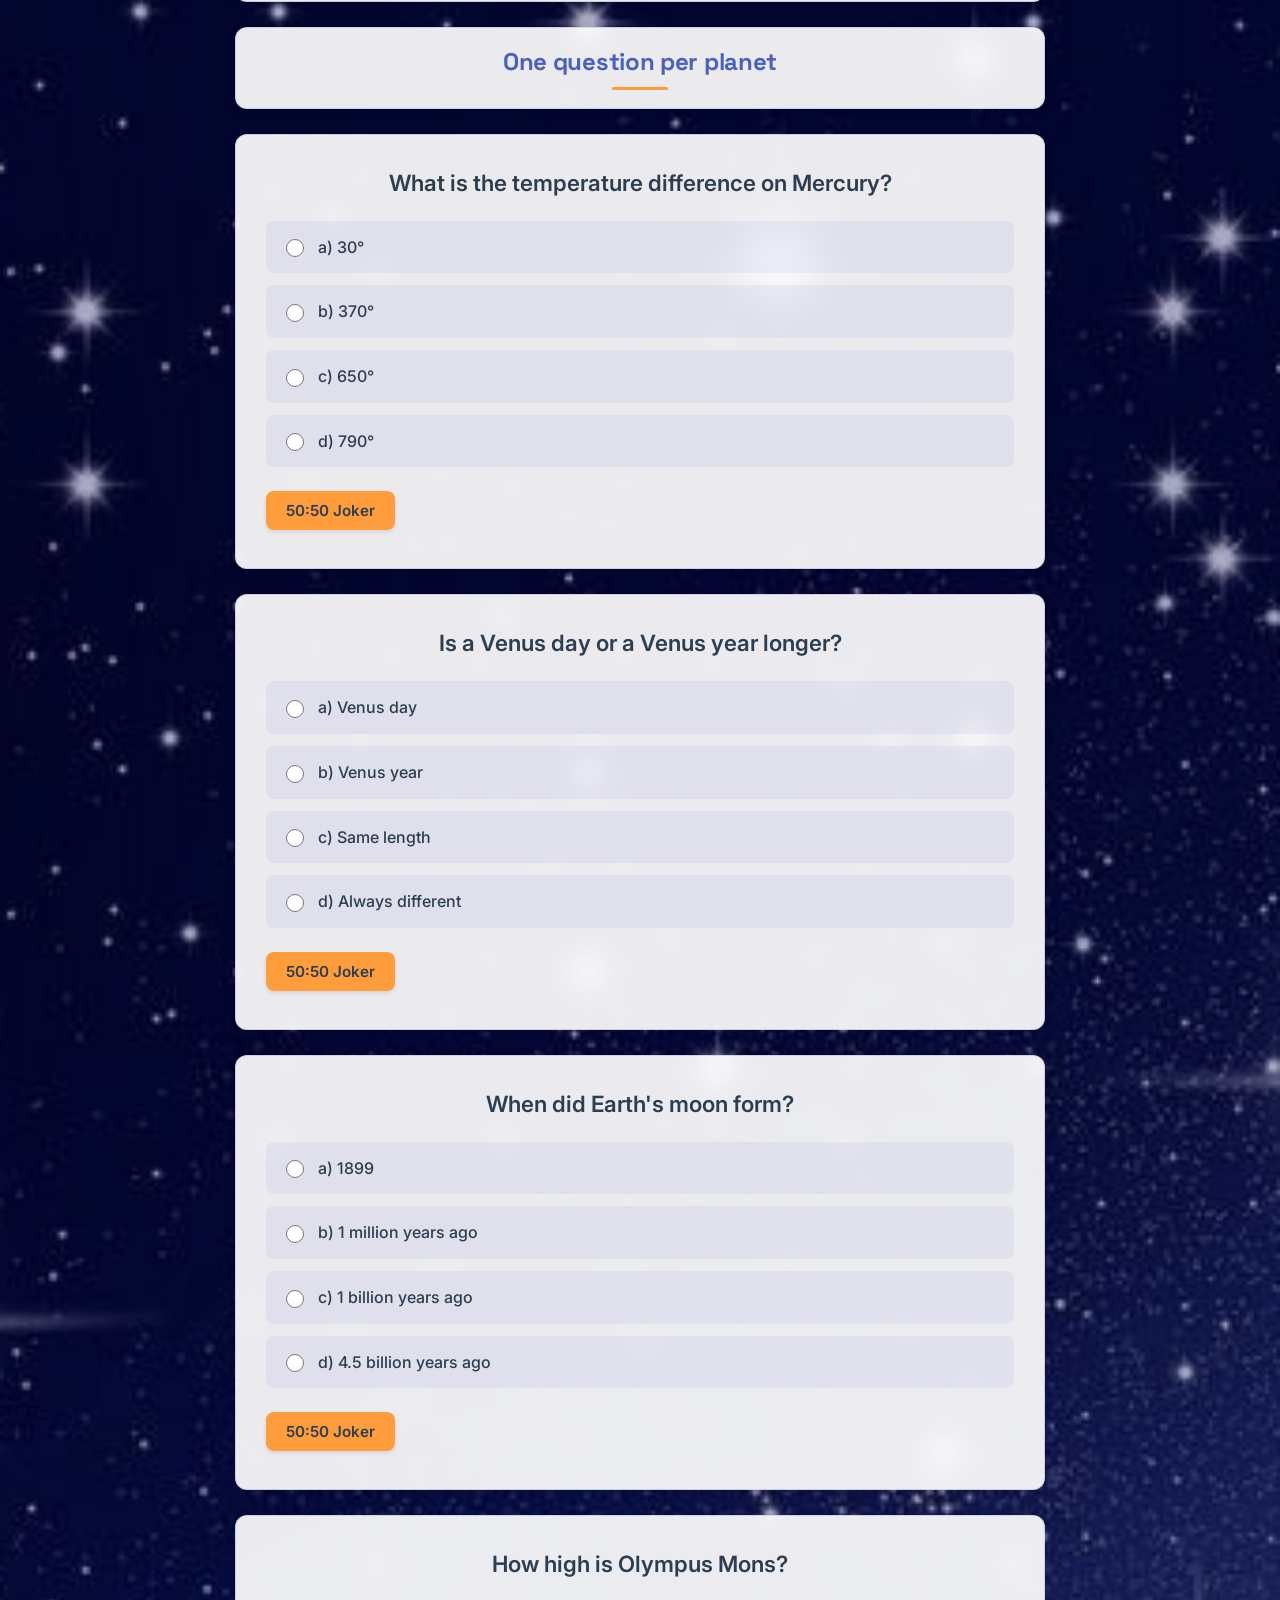
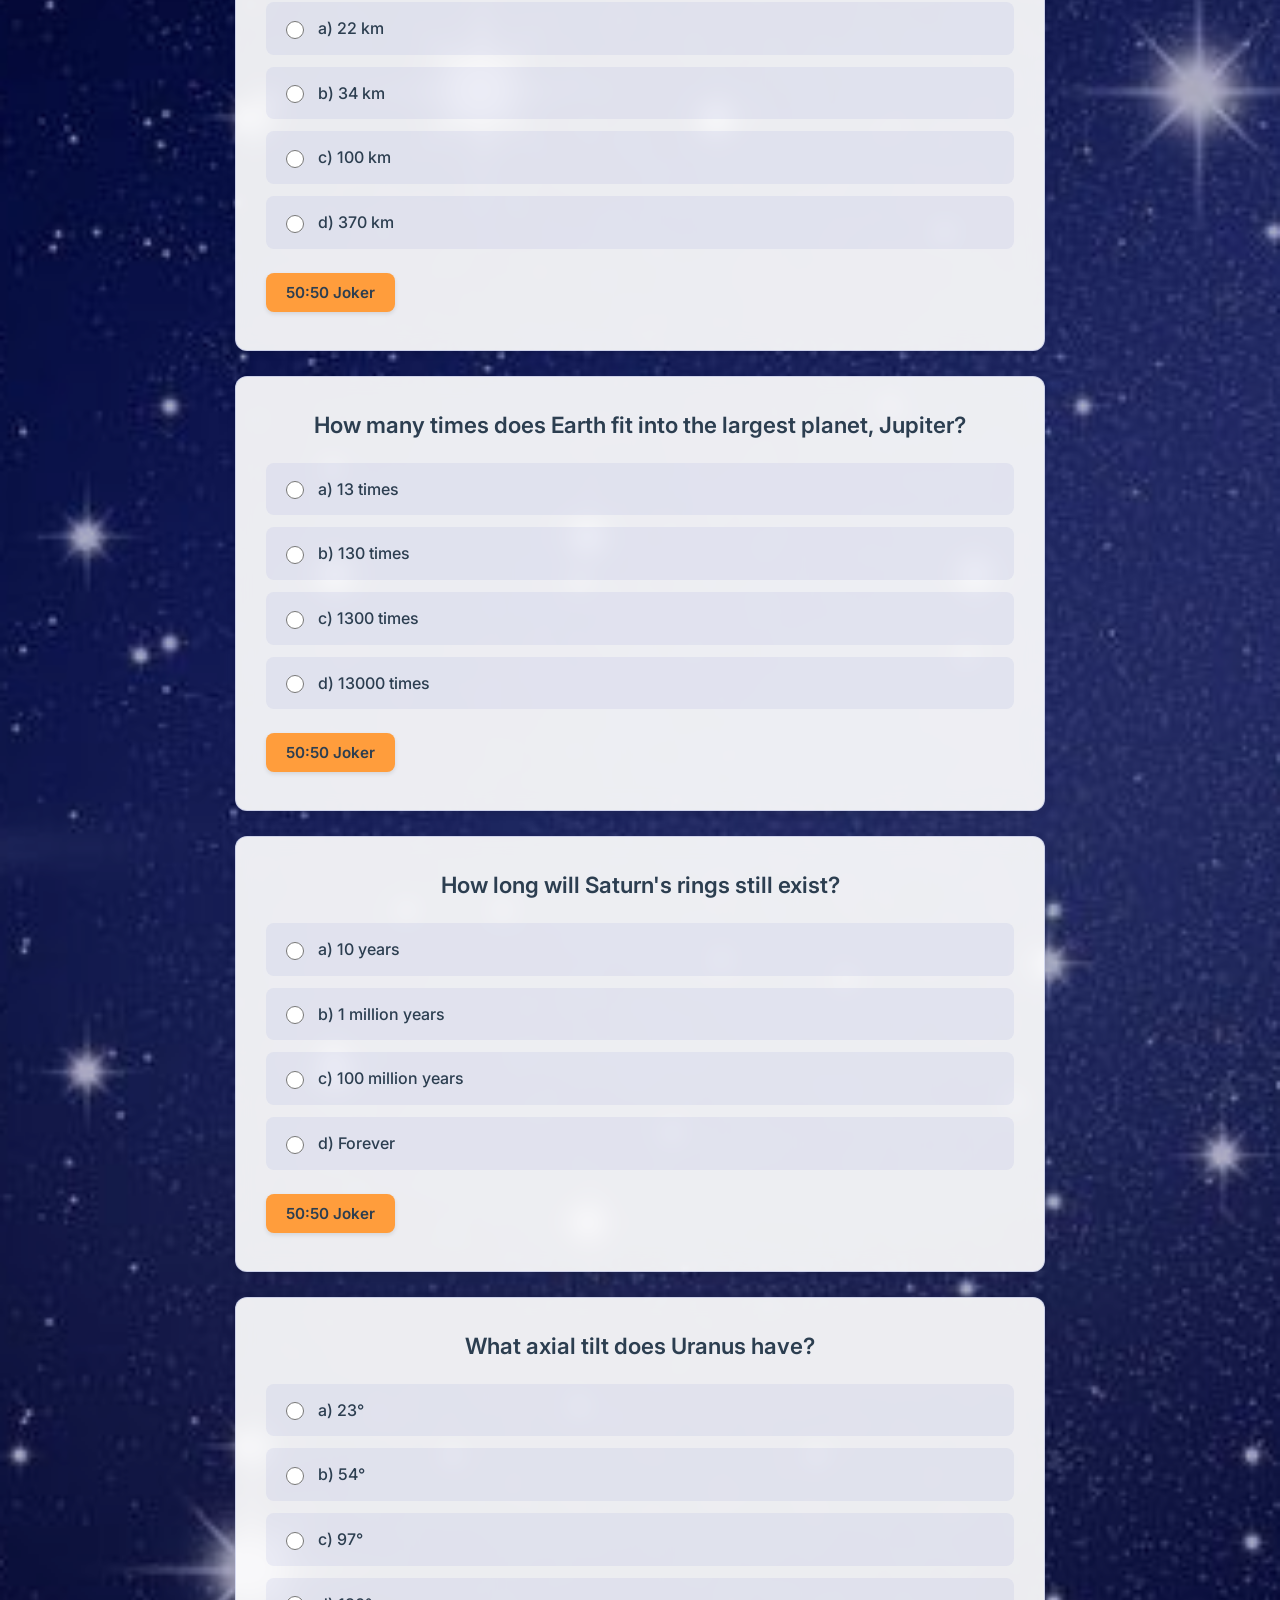
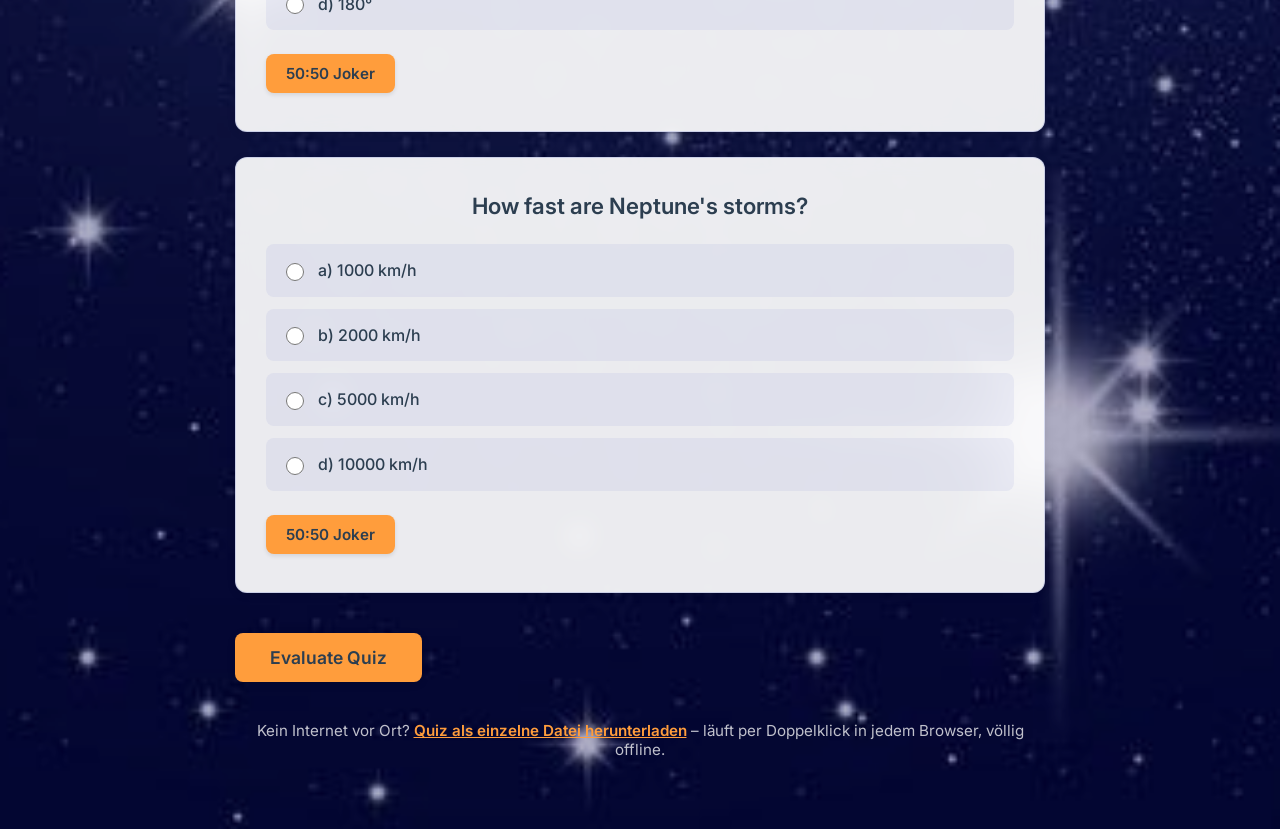
==== commit 235ecfb3: "Added offline-mode" ====
--- a/index.html
+++ b/index.html
@@ -1,31 +1,38 @@
-<!DOCTYPE html>
-<html lang="de">
-<head>
-    <meta charset="UTF-8">
-    <meta name="viewport" content="width=device-width, initial-scale=1.0">
-    <title>Planeten-Quiz</title>
-	<script src="quizData.js"></script>
-	<script src="Planetenquiz.js" defer></script>
-	<link rel="stylesheet" href="Planetenquiz.css">
-</head>
-<body>
-<div class="container">
-    <div class="text-box header-box">
-        <div class="lang-switch">
-            <label for="langSelect">Sprache / Language:</label>
-            <select id="langSelect" aria-label="Language selector">
-                <option value="de">Deutsch</option>
-                <option value="en">English</option>
-            </select>
-        </div>
-        <img src="AstroClub_logo.jpg" alt="AstroClub Logo" class="logo">
-        <h1 id="titleText">Planeten-Quiz</h1>
-    </div>
-    <form id="quizForm">
-        <div id="quizContent"></div>
-        <div id="dragDropContent"></div>
-    <input type="button" id="evaluateBtn" class="action-button" value="Quiz auswerten" onclick="checkAnswers()">
-    </form>
-    <div id="result"></div>
-    <div id="antwort"></div>
-</div>
+<!DOCTYPE html>
+<html lang="de">
+<head>
+    <meta charset="UTF-8">
+    <meta name="viewport" content="width=device-width, initial-scale=1.0">
+    <title>Planeten-Quiz</title>
+	<script src="Planetenquiz.js" defer></script>
+	<link rel="stylesheet" href="Planetenquiz.css">
+</head>
+<body>
+<div class="container">
+    <div class="text-box header-box">
+        <div class="lang-switch">
+            <label for="langSelect">Sprache / Language:</label>
+            <select id="langSelect" aria-label="Language selector">
+                <option value="de">Deutsch</option>
+                <option value="en">English</option>
+            </select>
+        </div>
+        <img src="AstroClub_logo.jpg" alt="AstroClub Logo" class="logo">
+        <h1 id="titleText">Planeten-Quiz</h1>
+    </div>
+    <form id="quizForm">
+        <!-- Reihenfolge: allgemeine Fragen, dann Sortieraufgabe, dann je eine Frage pro Planet -->
+        <div id="quizContentGeneral"></div>
+        <div id="dragDropContent"></div>
+        <div id="quizContentPlanets"></div>
+    <input type="button" id="evaluateBtn" class="action-button" value="Quiz auswerten" onclick="checkAnswers()">
+    </form>
+    <div id="result"></div>
+    <div id="antwort"></div>
+    <!-- data-online-only: faellt beim Offline-Build weg, dort zeigt der Link auf sich selbst -->
+    <p class="offline-hint" data-online-only>
+        Kein Internet vor Ort?
+        <a href="Planetenquiz-offline.html" download>Quiz als einzelne Datei herunterladen</a>
+        – läuft per Doppelklick in jedem Browser, völlig offline.
+    </p>
+</div>
--- a/Planetenquiz.css
+++ b/Planetenquiz.css
@@ -1,538 +1,602 @@
-/* Importiere moderne Google Fonts */
-@import url('https://fonts.googleapis.com/css2?family=Inter:wght@400;500;600;700&family=Space+Grotesk:wght@600;700&display=swap');
-
-/* Schlichtere Variablen für minimalistisches Design */
-:root {
-    --primary-color: #4a5fc1;
-    --primary-dark: #3a4ba1;
-    --secondary-color: #6b7fd1;
-    --accent-color: #5eb3f6;
-    --success-color: #4caf50;
-    --error-color: #ef5350;
-    --warning-color: #ff9800;
-    --text-light: #ffffff;
-    --text-dark: #2c3e50;
-    --text-gray: #607d8b;
-    --bg-light: rgba(255, 255, 255, 0.92);
-    --bg-hover: rgba(255, 255, 255, 0.98);
-    --border-color: rgba(74, 95, 193, 0.2);
-    --shadow: 0 2px 8px rgba(0, 0, 0, 0.1);
-    --shadow-hover: 0 4px 12px rgba(0, 0, 0, 0.15);
-    --border-radius: 12px;
-    --transition: all 0.2s ease;
-}
-
-* {
-    box-sizing: border-box;
-    margin: 0;
-    padding: 0;
-}
-
-body {
-    background-image: url('hintergrund2.jpg');
-    background-size: cover;
-    background-repeat: repeat-y;
-    background-position: center;
-    /* Hintergrund soll mitscrollen: attachment fixed entfernt */
-    background-attachment: scroll;
-    margin: 0;
-    padding: 0;
-    font-family: 'Inter', sans-serif;
-    color: var(--text-dark);
-    min-height: 100vh;
-    position: relative;
-    overflow-x: hidden; /* Verhindert horizontales Scrollen durch Transform */
-}
-
-html, body {
-    /* Smooth Scroll für sanfteres Navigieren */
-    scroll-behavior: smooth;
-    /* Verhindert weißes Overscroll/Glühen an Ober- und Unterkante, wo unterstützt */
-    overscroll-behavior: none;
-    /* Fallback-Hintergrundfarbe für Rubber-Band-Bereiche */
-    background-color: #0f1a2a;
-}
-
-/* Einfaches Overlay */
-body::before {
-    content: '';
-    position: absolute;
-    top: 0;
-    left: 0;
-    right: 0;
-    bottom: 0;
-    background: rgba(5, 3, 69, 0.326);
-    pointer-events: none;
-    z-index: 0;
-}
-
-/* Zweite Hintergrundhälfte: dasselbe Bild gespiegelt, fügt sich unten nahtlos an */
-body::after {
-    content: '';
-    position: absolute;
-    left: 0;
-    right: 0;
-    top: 100vh; /* Startet direkt nach der ersten Bildhöhe (Viewport-Höhe) */
-    height: 100vh; /* Gleiche Höhe wie erste Hälfte */
-    background-image: url('hintergrund2.jpg');
-    background-size: cover;
-    background-position: center;
-    background-repeat: no-repeat;
-    transform: scaleY(-1); /* Spiegelt das Bild vertikal */
-    transform-origin: top; /* Spiegelung ab oberer Kante */
-    z-index: -1; /* Hinter Overlay und Inhalt */
-    pointer-events: none;
-}
-
-.container {
-    max-width: 850px;
-    margin: 0 auto;
-    padding: 30px 20px;
-    position: relative;
-    z-index: 1;
-}
-
-.text-box {
-    background: var(--bg-light);
-    backdrop-filter: blur(10px);
-    padding: 30px;
-    margin-bottom: 25px;
-    border-radius: var(--border-radius);
-    box-shadow: var(--shadow);
-    transition: var(--transition);
-    border: 1px solid var(--border-color);
-}
-
-.text-box:hover {
-    box-shadow: var(--shadow-hover);
-}
-
-/* Header-Box mit Logo */
-.header-box {
-    text-align: center;
-    padding: 25px 30px;
-}
-
-.lang-switch {
-    display: flex;
-    justify-content: flex-end;
-    align-items: center;
-    gap: 8px;
-    margin-bottom: 10px;
-    font-size: 0.85rem;
-    font-weight: 600;
-    color: var(--text-dark);
-}
-
-.lang-switch select {
-    padding: 5px 10px;
-    border-radius: 6px;
-    border: 1px solid var(--border-color);
-    background: var(--bg-hover);
-    font-family: 'Inter', sans-serif;
-    font-size: 0.85rem;
-    font-weight: 500;
-    cursor: pointer;
-    transition: var(--transition);
-}
-
-.lang-switch select:hover {
-    border-color: var(--primary-color);
-    box-shadow: 0 0 0 3px rgba(74, 95, 193, 0.12);
-}
-
-.logo {
-    max-width: 180px;
-    height: auto;
-    margin: 0 auto 15px;
-    display: block;
-    border-radius: 10px;
-    box-shadow: var(--shadow);
-}
-
-.text-box h1 {
-    margin: 10px 0 0 0;
-    font-size: clamp(2rem, 6vw, 3.5rem);
-    font-family: 'Space Grotesk', sans-serif;
-    font-weight: 700;
-    color: var(--primary-color);
-    text-align: center;
-    letter-spacing: -0.5px;
-}
-
-.question h2 {
-    font-size: clamp(1.1rem, 2.5vw, 1.4rem);
-    font-weight: 600;
-    color: var(--text-dark);
-    margin-bottom: 20px;
-    text-align: center;
-    line-height: 1.6;
-}
-
-.option {
-    margin: 12px 0;
-    padding: 14px 18px;
-    border-radius: 8px;
-    transition: var(--transition);
-    cursor: pointer;
-    background: rgba(74, 95, 193, 0.08);
-    border: 2px solid transparent;
-    font-size: 1rem;
-    font-weight: 500;
-    display: block;
-    user-select: none;
-}
-
-.option:hover {
-    background: rgba(74, 95, 193, 0.15);
-    border-color: var(--primary-color);
-}
-
-.option input[type="radio"] {
-    margin-right: 10px;
-    cursor: pointer;
-    width: 18px;
-    height: 18px;
-    accent-color: var(--primary-color);
-    vertical-align: middle;
-}
-
-.option:has(input[type="radio"]:checked) {
-    background: rgba(74, 95, 193, 0.2);
-    border-color: var(--primary-color);
-    font-weight: 600;
-}
-
-/* Input Felder */
-input[type="text"] {
-    width: 100%;
-    padding: 12px 15px;
-    margin: 8px 0;
-    border: 2px solid var(--border-color);
-    border-radius: 8px;
-    font-size: 1rem;
-    font-family: 'Inter', sans-serif;
-    font-weight: 500;
-    transition: var(--transition);
-    background: rgba(255, 255, 255, 0.95);
-    color: var(--text-dark);
-}
-
-input[type="text"]:focus {
-    outline: none;
-    border-color: var(--primary-color);
-    box-shadow: 0 0 0 3px rgba(74, 95, 193, 0.1);
-}
-
-/* Drag & Drop Planeten-Sortierung */
-.instruction {
-    font-size: 1rem;
-    color: var(--text-gray);
-    margin: 12px 0 20px;
-    text-align: center;
-    font-weight: 500;
-}
-
-.planet-buttons-container {
-    display: flex;
-    flex-wrap: wrap;
-    gap: 10px;
-    justify-content: center;
-    padding: 20px;
-    background: rgba(74, 95, 193, 0.06);
-    border-radius: 10px;
-    margin-bottom: 25px;
-    min-height: 100px;
-    border: 1px dashed var(--border-color);
-}
-
-.planet-button {
-    background: var(--primary-color);
-    border: none;
-    color: var(--text-light);
-    /* Einheitliche Größe für alle Drag-Elemente */
-    width: 130px;
-    height: 48px;
-    padding: 0 10px; /* Innenabstand horizontal, vertikal über height geregelt */
-    font-size: 0.95rem;
-    font-weight: 600;
-    font-family: 'Inter', sans-serif;
-    border-radius: 8px;
-    cursor: grab;
-    transition: var(--transition);
-    box-shadow: 0 2px 4px rgba(0, 0, 0, 0.1);
-    user-select: none;
-    display: flex;
-    align-items: center;
-    justify-content: center;
-    box-sizing: border-box;
-    text-align: center;
-    white-space: nowrap;
-}
-
-.planet-button:hover {
-    background: var(--primary-dark);
-    box-shadow: 0 3px 8px rgba(0, 0, 0, 0.15);
-}
-
-.planet-button:active {
-    cursor: grabbing;
-}
-
-.planet-button.dragging {
-    opacity: 0.5;
-    cursor: grabbing;
-}
-
-.drop-zones-container {
-    display: flex;
-    flex-direction: column;
-    gap: 12px;
-}
-
-.drop-zone {
-    display: flex;
-    align-items: center;
-    gap: 12px;
-    padding: 6px 10px;
-    background: rgba(74, 95, 193, 0.04);
-    border: 2px dashed var(--border-color);
-    border-radius: 8px;
-    transition: var(--transition);
-    /* Einheitliche Höhe passend zu Buttons */
-    height: 55px;
-}
-
-.drop-zone.drag-over {
-    background: rgba(74, 95, 193, 0.12);
-    border-color: var(--primary-color);
-    border-style: solid;
-}
-
-.position-number {
-    font-size: 1.1rem;
-    font-weight: 700;
-    color: var(--primary-color);
-    min-width: 25px;
-    font-family: 'Space Grotesk', sans-serif;
-}
-
-.drop-zone input[type="text"] {
-    margin: 0;
-    flex: 1;
-    background: rgba(255, 255, 255, 0.8);
-    cursor: default;
-    height: 100%;
-    display: flex;
-    align-items: center;
-    padding: 0 12px;
-    font-size: 0.95rem;
-    font-weight: 500;
-}
-
-/* Buttons */
-.text-box button[type="button"]:not(.joker-button):not(.planet-button) {
-    background: var(--primary-color);
-    border: none;
-    color: var(--text-light);
-    padding: 10px 20px;
-    margin: 6px 4px;
-    font-size: 0.95rem;
-    font-weight: 600;
-    font-family: 'Inter', sans-serif;
-    border-radius: 8px;
-    cursor: pointer;
-    transition: var(--transition);
-    box-shadow: 0 2px 4px rgba(0, 0, 0, 0.1);
-}
-
-.text-box button[type="button"]:not(.joker-button):not(.planet-button):hover {
-    background: var(--primary-dark);
-    box-shadow: 0 3px 8px rgba(0, 0, 0, 0.15);
-}
-
-/* Auswerte-Button innerhalb von .text-box */
-.text-box input[type="button"] {
-    background: var(--primary-color);
-    border: none;
-    color: var(--text-light);
-    padding: 14px 35px;
-    text-align: center;
-    display: inline-block;
-    font-size: 1.1rem;
-    font-weight: 600;
-    font-family: 'Inter', sans-serif;
-    margin: 15px auto;
-    transition: var(--transition);
-    cursor: pointer;
-    border-radius: 8px;
-    box-shadow: var(--shadow);
-}
-
-.text-box input[type="button"]:hover {
-    background: var(--primary-dark);
-    box-shadow: var(--shadow-hover);
-}
-
-/* Globaler Auswerte-Button (außerhalb von .text-box) */
-.action-button {
-    background: var(--primary-color);
-    border: none;
-    color: var(--text-light);
-    padding: 14px 35px;
-    text-align: center;
-    display: inline-block;
-    font-size: 1.1rem;
-    font-weight: 600;
-    font-family: 'Inter', sans-serif;
-    margin: 15px auto;
-    transition: var(--transition);
-    cursor: pointer;
-    border-radius: 8px;
-    box-shadow: var(--shadow);
-}
-
-.action-button:hover {
-    background: var(--primary-dark);
-    box-shadow: var(--shadow-hover);
-}
-
-/* Joker Button */
-.joker-button {
-    background: var(--warning-color);
-    border: none;
-    color: var(--text-light);
-    padding: 10px 20px;
-    font-size: 0.95rem;
-    font-weight: 600;
-    font-family: 'Inter', sans-serif;
-    border-radius: 8px;
-    cursor: pointer;
-    transition: var(--transition);
-    box-shadow: 0 2px 4px rgba(0, 0, 0, 0.1);
-    margin: 12px 0 8px 0;
-    display: inline-block;
-}
-
-.joker-button:hover {
-    background: #f57c00;
-    box-shadow: 0 3px 8px rgba(0, 0, 0, 0.15);
-}
-
-button:disabled,
-.joker-button:disabled {
-    background: #9e9e9e;
-    cursor: not-allowed;
-    opacity: 0.6;
-    box-shadow: none;
-}
-
-/* Antwort-Feedback */
-.correct-answer {
-    background: var(--success-color) !important;
-    border-color: var(--success-color) !important;
-    color: white !important;
-    font-weight: 600;
-}
-
-.incorrect-answer {
-    background: var(--error-color) !important;
-    border-color: var(--error-color) !important;
-    color: white !important;
-    font-weight: 600;
-}
-
-/* Ergebnis-Anzeige */
-#result,
-#antwort {
-    font-size: 1.2rem;
-    font-weight: 600;
-    font-family: 'Inter', sans-serif;
-    text-align: center;
-    margin: 20px 0;
-    padding: 20px;
-    border-radius: var(--border-radius);
-    background: var(--primary-color);
-    color: var(--text-light);
-    box-shadow: var(--shadow);
-}
-
-#result a {
-    color: var(--accent-color);
-    text-decoration: none;
-    border-bottom: 2px solid var(--accent-color);
-    transition: var(--transition);
-    font-weight: 600;
-}
-
-#result a:hover {
-    color: var(--text-light);
-    border-bottom-color: var(--text-light);
-}
-
-/* Responsive Design */
-@media (max-width: 768px) {
-    .container {
-        padding: 20px 15px;
-    }
-
-    .text-box {
-        padding: 20px;
-        margin-bottom: 20px;
-    }
-
-    .logo {
-        max-width: 140px;
-    }
-
-    .text-box h1 {
-        font-size: 2rem;
-    }
-
-    .question h2 {
-        font-size: 1.1rem;
-    }
-
-    .text-box input[type="button"],
-    .action-button {
-        padding: 12px 28px;
-        font-size: 1rem;
-    }
-
-    .planet-button {
-        padding: 8px 16px;
-        font-size: 0.9rem;
-    }
-}
-
-@media (max-width: 480px) {
-    .logo {
-        max-width: 110px;
-        margin-bottom: 12px;
-    }
-
-    .text-box h1 {
-        font-size: 1.8rem;
-    }
-
-    .option {
-        padding: 12px 14px;
-        font-size: 0.95rem;
-    }
-
-    .planet-button {
-        padding: 8px 14px;
-        font-size: 0.85rem;
-        margin: 4px;
-    }
-
-    .drop-zone {
-        gap: 8px;
-        padding: 8px;
-    }
-
-    .position-number {
-        font-size: 1rem;
-        min-width: 20px;
-    }
-}
+/* Importiere moderne Google Fonts */
+@import url('https://fonts.googleapis.com/css2?family=Inter:wght@400;500;600;700&family=Space+Grotesk:wght@600;700&display=swap');
+
+/* Schlichtere Variablen für minimalistisches Design */
+:root {
+    --primary-color: #4a5fc1;
+    --primary-dark: #3a4ba1;
+    --secondary-color: #6b7fd1;
+    /* Orange setzt sich klar vom blauen Hintergrundbild ab.
+       -deep ist die Variante fuer orangen Text auf hellen Flaechen (Kontrast 4.9:1),
+       -color traegt dunklen Text (5.3:1) und leuchtet auf dunklem Grund. */
+    --accent-color: #ff9d3c;
+    --accent-hover: #ffb164;
+    --accent-deep: #b85309;
+    --success-color: #4caf50;
+    --error-color: #ef5350;
+    --text-light: #ffffff;
+    --text-dark: #2c3e50;
+    --text-gray: #607d8b;
+    --bg-light: rgba(255, 255, 255, 0.92);
+    --bg-hover: rgba(255, 255, 255, 0.98);
+    --border-color: rgba(74, 95, 193, 0.2);
+    --shadow: 0 2px 8px rgba(0, 0, 0, 0.1);
+    --shadow-hover: 0 4px 12px rgba(0, 0, 0, 0.15);
+    --border-radius: 12px;
+    --transition: all 0.2s ease;
+}
+
+* {
+    box-sizing: border-box;
+    margin: 0;
+    padding: 0;
+}
+
+body {
+    background-image: url('hintergrund2.jpg');
+    background-size: cover;
+    background-repeat: repeat-y;
+    background-position: center;
+    /* Hintergrund soll mitscrollen: attachment fixed entfernt */
+    background-attachment: scroll;
+    margin: 0;
+    padding: 0;
+    font-family: 'Inter', system-ui, -apple-system, 'Segoe UI', Roboto, Arial, sans-serif;
+    color: var(--text-dark);
+    min-height: 100vh;
+    position: relative;
+    overflow-x: hidden; /* Verhindert horizontales Scrollen durch Transform */
+}
+
+html, body {
+    /* Smooth Scroll für sanfteres Navigieren */
+    scroll-behavior: smooth;
+    /* Verhindert weißes Overscroll/Glühen an Ober- und Unterkante, wo unterstützt */
+    overscroll-behavior: none;
+    /* Fallback-Hintergrundfarbe für Rubber-Band-Bereiche */
+    background-color: #0f1a2a;
+}
+
+/* Einfaches Overlay */
+body::before {
+    content: '';
+    position: absolute;
+    top: 0;
+    left: 0;
+    right: 0;
+    bottom: 0;
+    background: rgba(5, 3, 69, 0.326);
+    pointer-events: none;
+    z-index: 0;
+}
+
+/* Zweite Hintergrundhälfte: dasselbe Bild gespiegelt, fügt sich unten nahtlos an */
+body::after {
+    content: '';
+    position: absolute;
+    left: 0;
+    right: 0;
+    top: 100vh; /* Startet direkt nach der ersten Bildhöhe (Viewport-Höhe) */
+    height: 100vh; /* Gleiche Höhe wie erste Hälfte */
+    background-image: url('hintergrund2.jpg');
+    background-size: cover;
+    background-position: center;
+    background-repeat: no-repeat;
+    transform: scaleY(-1); /* Spiegelt das Bild vertikal */
+    transform-origin: top; /* Spiegelung ab oberer Kante */
+    z-index: -1; /* Hinter Overlay und Inhalt */
+    pointer-events: none;
+}
+
+.container {
+    max-width: 850px;
+    margin: 0 auto;
+    padding: 30px 20px;
+    position: relative;
+    z-index: 1;
+}
+
+.text-box {
+    background: var(--bg-light);
+    backdrop-filter: blur(10px);
+    padding: 30px;
+    margin-bottom: 25px;
+    border-radius: var(--border-radius);
+    box-shadow: var(--shadow);
+    transition: var(--transition);
+    border: 1px solid var(--border-color);
+}
+
+.text-box:hover {
+    box-shadow: var(--shadow-hover);
+}
+
+/* Header-Box mit Logo */
+.header-box {
+    text-align: center;
+    padding: 25px 30px;
+}
+
+.lang-switch {
+    display: flex;
+    justify-content: flex-end;
+    align-items: center;
+    gap: 8px;
+    margin-bottom: 10px;
+    font-size: 0.85rem;
+    font-weight: 600;
+    color: var(--text-dark);
+}
+
+.lang-switch select {
+    padding: 5px 10px;
+    border-radius: 6px;
+    border: 1px solid var(--border-color);
+    background: var(--bg-hover);
+    font-family: 'Inter', system-ui, -apple-system, 'Segoe UI', Roboto, Arial, sans-serif;
+    font-size: 0.85rem;
+    font-weight: 500;
+    cursor: pointer;
+    transition: var(--transition);
+}
+
+.lang-switch select:hover {
+    border-color: var(--primary-color);
+    box-shadow: 0 0 0 3px rgba(74, 95, 193, 0.12);
+}
+
+.logo {
+    max-width: 180px;
+    height: auto;
+    margin: 0 auto 15px;
+    display: block;
+    border-radius: 10px;
+    box-shadow: var(--shadow);
+}
+
+.text-box h1 {
+    margin: 10px 0 0 0;
+    font-size: clamp(2rem, 6vw, 3.5rem);
+    font-family: 'Space Grotesk', 'Inter', system-ui, -apple-system, 'Segoe UI', Roboto, Arial, sans-serif;
+    font-weight: 700;
+    color: var(--primary-color);
+    text-align: center;
+    letter-spacing: -0.5px;
+}
+
+.question h2 {
+    font-size: clamp(1.1rem, 2.5vw, 1.4rem);
+    font-weight: 600;
+    color: var(--text-dark);
+    margin-bottom: 20px;
+    text-align: center;
+    line-height: 1.6;
+}
+
+.option {
+    margin: 12px 0;
+    padding: 14px 18px;
+    border-radius: 8px;
+    transition: var(--transition);
+    cursor: pointer;
+    background: rgba(74, 95, 193, 0.08);
+    border: 2px solid transparent;
+    font-size: 1rem;
+    font-weight: 500;
+    display: block;
+    user-select: none;
+}
+
+.option:hover {
+    background: rgba(74, 95, 193, 0.15);
+    border-color: var(--primary-color);
+}
+
+.option input[type="radio"] {
+    margin-right: 10px;
+    cursor: pointer;
+    width: 18px;
+    height: 18px;
+    accent-color: var(--primary-color);
+    vertical-align: middle;
+}
+
+.option:has(input[type="radio"]:checked) {
+    background: rgba(74, 95, 193, 0.2);
+    border-color: var(--primary-color);
+    font-weight: 600;
+}
+
+/* Input Felder */
+input[type="text"] {
+    width: 100%;
+    padding: 12px 15px;
+    margin: 8px 0;
+    border: 2px solid var(--border-color);
+    border-radius: 8px;
+    font-size: 1rem;
+    font-family: 'Inter', system-ui, -apple-system, 'Segoe UI', Roboto, Arial, sans-serif;
+    font-weight: 500;
+    transition: var(--transition);
+    background: rgba(255, 255, 255, 0.95);
+    color: var(--text-dark);
+}
+
+input[type="text"]:focus {
+    outline: none;
+    border-color: var(--primary-color);
+    box-shadow: 0 0 0 3px rgba(74, 95, 193, 0.1);
+}
+
+/* Drag & Drop Planeten-Sortierung */
+.instruction {
+    font-size: 1rem;
+    color: var(--text-gray);
+    margin: 12px 0 20px;
+    text-align: center;
+    font-weight: 500;
+}
+
+.planet-buttons-container {
+    display: flex;
+    flex-wrap: wrap;
+    gap: 10px;
+    justify-content: center;
+    padding: 20px;
+    background: rgba(74, 95, 193, 0.06);
+    border-radius: 10px;
+    margin-bottom: 25px;
+    min-height: 100px;
+    border: 1px dashed var(--border-color);
+}
+
+.planet-button {
+    background: var(--primary-color);
+    border: none;
+    color: var(--text-light);
+    /* Einheitliche Größe für alle Drag-Elemente */
+    width: 130px;
+    height: 48px;
+    padding: 0 10px; /* Innenabstand horizontal, vertikal über height geregelt */
+    font-size: 0.95rem;
+    font-weight: 600;
+    font-family: 'Inter', system-ui, -apple-system, 'Segoe UI', Roboto, Arial, sans-serif;
+    border-radius: 8px;
+    cursor: grab;
+    transition: var(--transition);
+    box-shadow: 0 2px 4px rgba(0, 0, 0, 0.1);
+    user-select: none;
+    display: flex;
+    align-items: center;
+    justify-content: center;
+    box-sizing: border-box;
+    text-align: center;
+    white-space: nowrap;
+}
+
+.planet-button:hover {
+    background: var(--primary-dark);
+    box-shadow: 0 3px 8px rgba(0, 0, 0, 0.15);
+}
+
+.planet-button:active {
+    cursor: grabbing;
+}
+
+.planet-button.dragging {
+    opacity: 0.5;
+    cursor: grabbing;
+}
+
+.drop-zones-container {
+    display: flex;
+    flex-direction: column;
+    gap: 12px;
+}
+
+.drop-zone {
+    display: flex;
+    align-items: center;
+    gap: 12px;
+    padding: 6px 10px;
+    background: rgba(74, 95, 193, 0.04);
+    border: 2px dashed var(--border-color);
+    border-radius: 8px;
+    transition: var(--transition);
+    /* Einheitliche Höhe passend zu Buttons */
+    height: 55px;
+}
+
+.drop-zone.drag-over {
+    background: rgba(74, 95, 193, 0.12);
+    border-color: var(--primary-color);
+    border-style: solid;
+}
+
+.position-number {
+    font-size: 1.1rem;
+    font-weight: 700;
+    color: var(--primary-color);
+    min-width: 25px;
+    font-family: 'Space Grotesk', 'Inter', system-ui, -apple-system, 'Segoe UI', Roboto, Arial, sans-serif;
+}
+
+.drop-zone input[type="text"] {
+    margin: 0;
+    flex: 1;
+    background: rgba(255, 255, 255, 0.8);
+    cursor: default;
+    height: 100%;
+    display: flex;
+    align-items: center;
+    padding: 0 12px;
+    font-size: 0.95rem;
+    font-weight: 500;
+}
+
+/* Buttons */
+.text-box button[type="button"]:not(.joker-button):not(.planet-button) {
+    background: var(--primary-color);
+    border: none;
+    color: var(--text-light);
+    padding: 10px 20px;
+    margin: 6px 4px;
+    font-size: 0.95rem;
+    font-weight: 600;
+    font-family: 'Inter', system-ui, -apple-system, 'Segoe UI', Roboto, Arial, sans-serif;
+    border-radius: 8px;
+    cursor: pointer;
+    transition: var(--transition);
+    box-shadow: 0 2px 4px rgba(0, 0, 0, 0.1);
+}
+
+.text-box button[type="button"]:not(.joker-button):not(.planet-button):hover {
+    background: var(--primary-dark);
+    box-shadow: 0 3px 8px rgba(0, 0, 0, 0.15);
+}
+
+/* Auswerte-Button innerhalb von .text-box */
+.text-box input[type="button"] {
+    background: var(--primary-color);
+    border: none;
+    color: var(--text-light);
+    padding: 14px 35px;
+    text-align: center;
+    display: inline-block;
+    font-size: 1.1rem;
+    font-weight: 600;
+    font-family: 'Inter', system-ui, -apple-system, 'Segoe UI', Roboto, Arial, sans-serif;
+    margin: 15px auto;
+    transition: var(--transition);
+    cursor: pointer;
+    border-radius: 8px;
+    box-shadow: var(--shadow);
+}
+
+.text-box input[type="button"]:hover {
+    background: var(--primary-dark);
+    box-shadow: var(--shadow-hover);
+}
+
+/* Globaler Auswerte-Button (außerhalb von .text-box) */
+.action-button {
+    background: var(--accent-color);
+    border: none;
+    color: var(--text-dark);
+    padding: 14px 35px;
+    text-align: center;
+    display: inline-block;
+    font-size: 1.1rem;
+    font-weight: 600;
+    font-family: 'Inter', system-ui, -apple-system, 'Segoe UI', Roboto, Arial, sans-serif;
+    margin: 15px auto;
+    transition: var(--transition);
+    cursor: pointer;
+    border-radius: 8px;
+    box-shadow: var(--shadow);
+}
+
+.action-button:hover {
+    background: var(--accent-hover);
+    box-shadow: var(--shadow-hover);
+}
+
+/* Joker Button */
+.joker-button {
+    background: var(--accent-color);
+    border: none;
+    color: var(--text-dark);
+    padding: 10px 20px;
+    font-size: 0.95rem;
+    font-weight: 600;
+    font-family: 'Inter', system-ui, -apple-system, 'Segoe UI', Roboto, Arial, sans-serif;
+    border-radius: 8px;
+    cursor: pointer;
+    transition: var(--transition);
+    box-shadow: 0 2px 4px rgba(0, 0, 0, 0.1);
+    margin: 12px 0 8px 0;
+    display: inline-block;
+}
+
+.joker-button:hover {
+    background: var(--accent-hover);
+    box-shadow: 0 3px 8px rgba(0, 0, 0, 0.15);
+}
+
+button:disabled,
+.joker-button:disabled {
+    background: #9e9e9e;
+    cursor: not-allowed;
+    opacity: 0.6;
+    box-shadow: none;
+}
+
+/* Antwort-Feedback */
+.correct-answer {
+    background: var(--success-color) !important;
+    border-color: var(--success-color) !important;
+    color: white !important;
+    font-weight: 600;
+}
+
+.incorrect-answer {
+    background: var(--error-color) !important;
+    border-color: var(--error-color) !important;
+    color: white !important;
+    font-weight: 600;
+}
+
+/* Ergebnis-Anzeige */
+#result,
+#antwort {
+    font-size: 1.2rem;
+    font-weight: 600;
+    font-family: 'Inter', system-ui, -apple-system, 'Segoe UI', Roboto, Arial, sans-serif;
+    text-align: center;
+    margin: 20px 0;
+    padding: 24px;
+    border-radius: var(--border-radius);
+    background: var(--bg-light);
+    backdrop-filter: blur(10px);
+    color: var(--text-dark);
+    border-top: 4px solid var(--accent-color);
+    box-shadow: var(--shadow);
+}
+
+/* Ohne Inhalt bleibt keine leere Flaeche stehen */
+#result:empty,
+#antwort:empty {
+    display: none;
+}
+
+.result-score {
+    line-height: 1.6;
+}
+
+.result-feedback {
+    margin-top: 12px;
+    font-size: 1.05rem;
+    font-weight: 500;
+    color: var(--accent-deep);
+    line-height: 1.6;
+}
+
+#result a {
+    color: var(--accent-deep);
+    text-decoration: none;
+    border-bottom: 2px solid var(--accent-color);
+    transition: var(--transition);
+    font-weight: 600;
+}
+
+#result a:hover {
+    color: var(--primary-color);
+    border-bottom-color: var(--primary-color);
+}
+
+/* Responsive Design */
+@media (max-width: 768px) {
+    .container {
+        padding: 20px 15px;
+    }
+
+    .text-box {
+        padding: 20px;
+        margin-bottom: 20px;
+    }
+
+    .logo {
+        max-width: 140px;
+    }
+
+    .text-box h1 {
+        font-size: 2rem;
+    }
+
+    .question h2 {
+        font-size: 1.1rem;
+    }
+
+    .text-box input[type="button"],
+    .action-button {
+        padding: 12px 28px;
+        font-size: 1rem;
+    }
+
+    .planet-button {
+        padding: 8px 16px;
+        font-size: 0.9rem;
+    }
+}
+
+@media (max-width: 480px) {
+    .logo {
+        max-width: 110px;
+        margin-bottom: 12px;
+    }
+
+    .text-box h1 {
+        font-size: 1.8rem;
+    }
+
+    .option {
+        padding: 12px 14px;
+        font-size: 0.95rem;
+    }
+
+    .planet-button {
+        padding: 8px 14px;
+        font-size: 0.85rem;
+        margin: 4px;
+    }
+
+    .drop-zone {
+        gap: 8px;
+        padding: 8px;
+    }
+
+    .position-number {
+        font-size: 1rem;
+        min-width: 20px;
+    }
+}
+
+/* Ueberschrift ueber einem Frageblock */
+.section-heading {
+    padding: 18px 30px;
+    text-align: center;
+}
+
+.section-heading h2 {
+    font-family: 'Space Grotesk', 'Inter', system-ui, -apple-system, 'Segoe UI', Roboto, Arial, sans-serif;
+    font-size: clamp(1.15rem, 3vw, 1.5rem);
+    font-weight: 700;
+    color: var(--primary-color);
+    letter-spacing: -0.3px;
+}
+
+.section-heading h2::after {
+    content: '';
+    display: block;
+    width: 56px;
+    height: 3px;
+    margin: 10px auto 0;
+    border-radius: 2px;
+    background: var(--accent-color);
+}
+
+/* Hinweis auf die herunterladbare Offline-Version (nur auf der Online-Seite) */
+.offline-hint {
+    max-width: 800px;
+    margin: 1.5rem auto 2.5rem;
+    padding: 0 1rem;
+    text-align: center;
+    font-family: 'Inter', system-ui, -apple-system, 'Segoe UI', Roboto, Arial, sans-serif;
+    font-size: 0.95rem;
+    color: rgba(255, 255, 255, 0.75);
+}
+
+.offline-hint a {
+    color: var(--accent-color);
+    font-weight: 600;
+}
